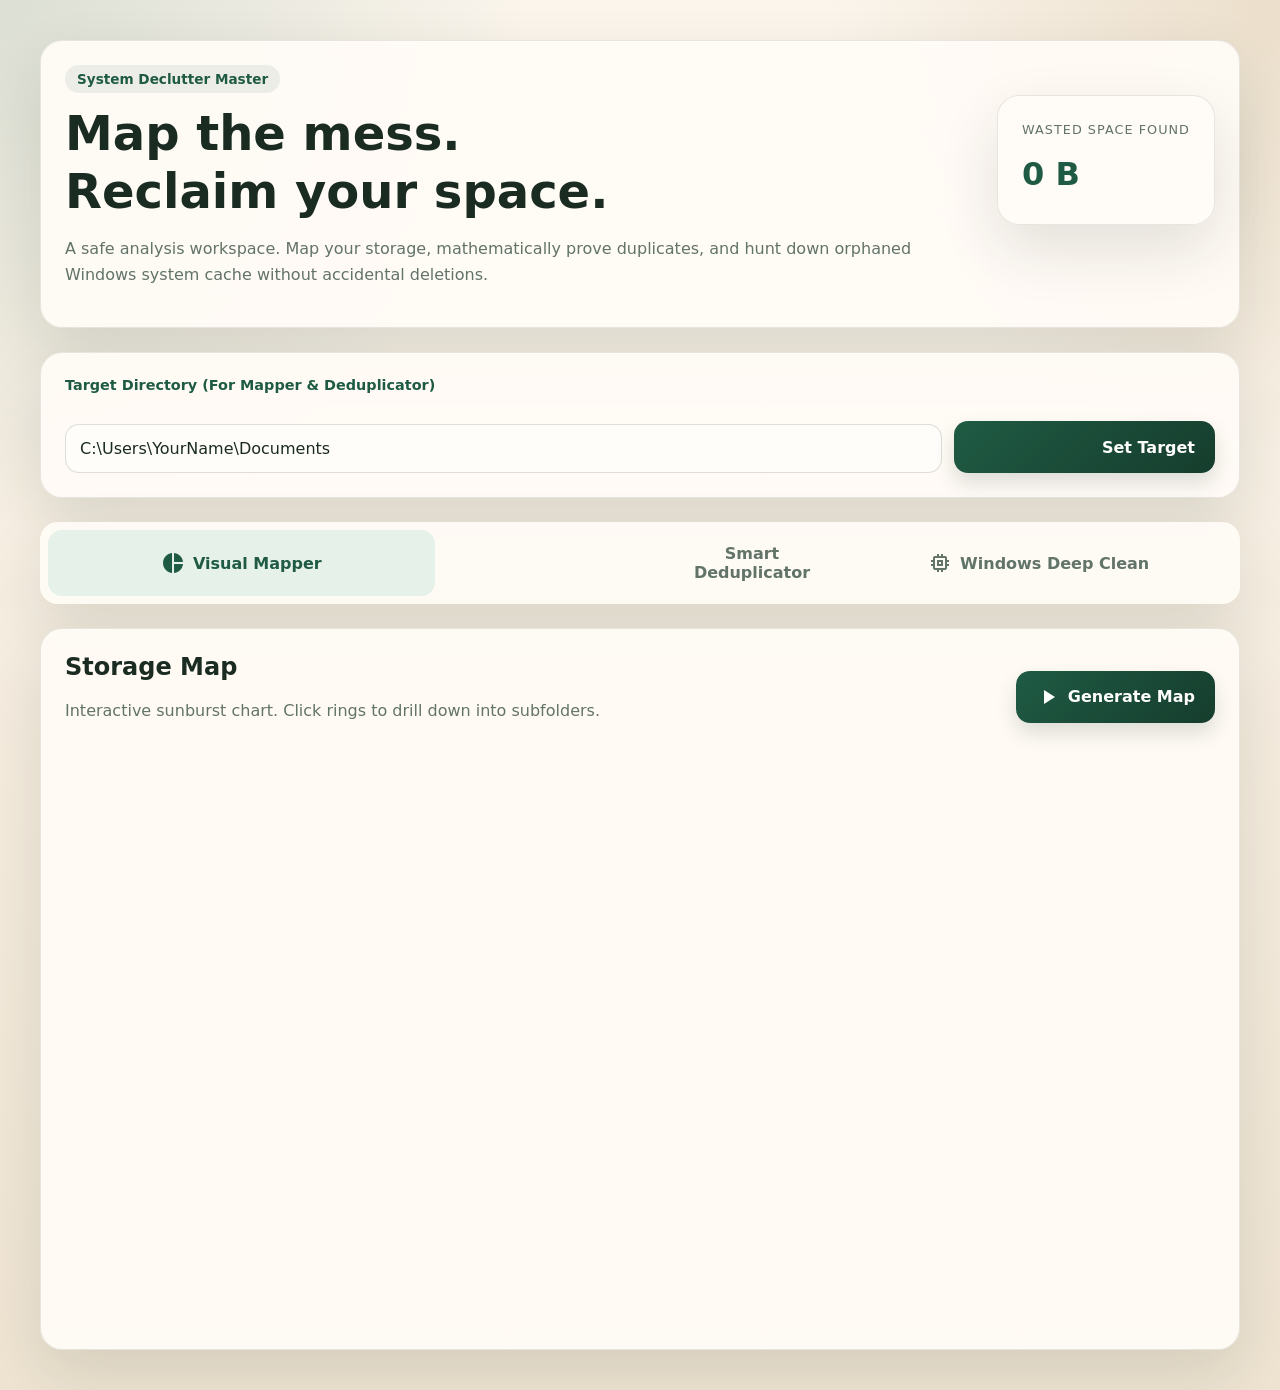
==== index.html @ 8be6f3f1 "New UI replaces the old one with more modern looking interface.; Deduplicator optimized; Features Ad" ====
<!DOCTYPE html>
<html lang="en">
<head>
    <meta charset="UTF-8">
    <meta name="viewport" content="width=device-width, initial-scale=1.0">
    <title>System Declutter Master</title>
    
    <script src="https://cdn.plot.ly/plotly-2.27.0.min.js"></script>
    <link href="https://fonts.googleapis.com/icon?family=Material+Icons" rel="stylesheet">

    <style>
        /* --- PREMIUM CSS THEME --- */
        :root {
            --bg: #f6efe4;
            --panel: rgba(255,251,246,0.94);
            --border: rgba(24,40,32,0.1);
            --ink: #1a2b22;
            --muted: #627368;
            --accent: #1f5b44;
            --danger: #8f3443;
            --warn: #9a6b1f;
            --radius: 22px;
            --shadow: 0 24px 60px rgba(24,40,32,0.12);
        }
        
        * { box-sizing: border-box; }
        
        body {
            margin: 0; font-family: "Segoe UI", system-ui, sans-serif;
            color: var(--ink);
            background: radial-gradient(circle at 0 0, rgba(31,91,68,.14), transparent 28%),
                        radial-gradient(circle at 100% 0, rgba(154,107,31,.16), transparent 24%),
                        linear-gradient(180deg, #fbf5ec 0, #efe4d2 100%);
            min-height: 100vh;
        }

        main { width: min(1200px, calc(100% - 48px)); margin: 40px auto; }
        
        h1, h2, h3 { margin: 0; line-height: 1.2; }
        h1 { font-size: clamp(2rem, 4vw, 3rem); margin: 12px 0; }
        p { line-height: 1.6; }
        .muted { color: var(--muted); }
        .path-text { font-family: monospace; font-size: 0.9em; word-break: break-all; color: var(--muted); }

        /* Panels & Cards */
        .hero, .panel, .card, .metric {
            background: var(--panel); border: 1px solid var(--border);
            border-radius: var(--radius); box-shadow: var(--shadow);
            padding: 24px; margin-bottom: 24px;
        }

        /* Layouts */
        .hero { display: grid; grid-template-columns: 1fr auto; gap: 24px; align-items: center; }
        .controls { display: grid; grid-template-columns: 1fr auto; gap: 12px; align-items: end; margin-top: 20px;}
        .metrics { display: grid; grid-template-columns: repeat(auto-fit, minmax(200px, 1fr)); gap: 16px; margin-bottom: 24px; }
        
        .metric .k { font-size: 0.8rem; text-transform: uppercase; letter-spacing: 0.08em; color: var(--muted); margin: 0 0 8px; }
        .metric .v { font-size: 2rem; font-weight: 700; margin: 0; color: var(--accent); }

        /* Inputs & Buttons */
        .field { display: flex; flex-direction: column; gap: 8px; }
        .label { font-size: 0.9rem; font-weight: 700; color: var(--accent); }
        input[type="text"] {
            width: 100%; padding: 14px; border-radius: 14px; border: 1px solid rgba(24,40,32,.14);
            background: #fffdfa; color: var(--ink); font: inherit;
        }
        
        button {
            appearance: none; border: 0; border-radius: 14px; padding: 14px 20px;
            background: linear-gradient(135deg, var(--accent), #163d2d); color: #fff;
            font: inherit; font-weight: 700; cursor: pointer; box-shadow: 0 10px 20px rgba(22,61,45,.15);
            transition: transform 0.1s, opacity 0.2s;
            display: inline-flex; align-items: center; gap: 8px;
        }
        button:active { transform: translateY(2px); }
        button:disabled { opacity: 0.6; cursor: wait; }
        button.danger { background: linear-gradient(135deg, var(--danger), #631e2b); box-shadow: 0 10px 20px rgba(143,52,67,.2); }

        /* Pills & Badges */
        .pill {
            display: inline-flex; align-items: center; gap: 6px; border-radius: 99px;
            padding: 6px 12px; font-size: 0.85rem; font-weight: 700;
            background: rgba(31,91,68,.08); color: var(--accent);
        }
        .pill.danger { background: #f7e8eb; color: var(--danger); }

        /* Tab Navigation */
        .tab-nav { display: flex; gap: 12px; margin-bottom: 24px; background: var(--panel); padding: 8px; border-radius: 18px; box-shadow: var(--shadow); }
        .tab-btn { flex: 1; background: transparent; color: var(--muted); box-shadow: none; justify-content: center; }
        .tab-btn.active { background: #e6f1ea; color: var(--accent); }
        .tab-content { display: none; }
        .tab-content.active { display: block; animation: fadeIn 0.3s ease; }
        @keyframes fadeIn { from { opacity: 0; transform: translateY(5px); } to { opacity: 1; transform: translateY(0); } }

        /* Specific Modules */
        #chart { width: 100%; height: 65vh; min-height: 500px; }
        .duplicate-group { border-left: 4px solid var(--warn); }
        .ghost-group { border-left: 4px solid #5e35b1; }
        
        .list-row { display: flex; align-items: center; gap: 12px; padding: 12px 0; border-bottom: 1px solid rgba(0,0,0,0.05); }
        .list-row:last-child { border-bottom: none; }
        
        /* Checkboxes */
        input[type="checkbox"] { width: 18px; height: 18px; accent-color: var(--danger); cursor: pointer; }

        .loader { display: none; text-align: center; padding: 40px; color: var(--accent); font-weight: bold; }
    </style>
</head>
<body>

<main>
    <section class="hero">
        <div>
            <div class="pill">System Declutter Master</div>
            <h1>Map the mess.<br>Reclaim your space.</h1>
            <p class="muted">A safe analysis workspace. Map your storage, mathematically prove duplicates, and hunt down orphaned Windows system cache without accidental deletions.</p>
        </div>
        <div class="metrics">
            <article class="metric"><p class="k">Wasted Space Found</p><p class="v" id="stat-wasted">0 B</p></article>
        </div>
    </section>

    <section class="panel">
        <div class="field">
            <label class="label" for="targetPath">Target Directory (For Mapper & Deduplicator)</label>
            <div class="controls">
                <input id="targetPath" type="text" value="C:\Users\YourName\Documents">
                <button id="globalScanBtn"><i class="material-icons">radar</i> Set Target</button>
            </div>
        </div>
    </section>

    <nav class="tab-nav">
        <button class="tab-btn active" data-target="tab-mapper"><i class="material-icons">pie_chart</i> Visual Mapper</button>
        <button class="tab-btn" data-target="tab-dedup"><i class="material-icons">file_copy</i> Smart Deduplicator</button>
        <button class="tab-btn" data-target="tab-windows"><i class="material-icons">memory</i> Windows Deep Clean</button>
    </nav>

    <div id="tab-mapper" class="tab-content active">
        <section class="panel">
            <div style="display: flex; justify-content: space-between; align-items: center;">
                <div>
                    <h2>Storage Map</h2>
                    <p class="muted">Interactive sunburst chart. Click rings to drill down into subfolders.</p>
                </div>
                <button id="runMapperBtn"><i class="material-icons">play_arrow</i> Generate Map</button>
            </div>
            
            <div id="mapperLoader" class="loader"><i class="material-icons" style="animation: spin 1s linear infinite;">autorenew</i> Analyzing Directory Structure...</div>
            <div id="chart"></div>
        </section>
    </div>

    <div id="tab-dedup" class="tab-content">
        <section class="panel">
            <div style="display: flex; justify-content: space-between; align-items: center; margin-bottom: 20px;">
                <div>
                    <h2>Smart Deduplicator</h2>
                    <p class="muted">Uses SHA-256 cryptographic hashing to guarantee files are 100% identical.</p>
                </div>
                <button id="runDedupBtn"><i class="material-icons">search</i> Find Duplicates</button>
            </div>

            <div id="dedupLoader" class="loader"><i class="material-icons" style="animation: spin 1s linear infinite;">autorenew</i> Hashing Files (This may take a moment)...</div>
            
            <div id="dedupResults">
                <p class="muted" style="text-align: center; padding: 40px;">No scan run yet.</p>
            </div>

            <div id="deleteActionRow" style="display: none; margin-top: 24px; text-align: right; padding-top: 20px; border-top: 1px solid var(--border);">
                <button id="executeDeleteBtn" class="danger"><i class="material-icons">delete_forever</i> Delete Selected Files</button>
            </div>
        </section>
    </div>

    <div id="tab-windows" class="tab-content">
        <div style="display: grid; grid-template-columns: repeat(auto-fit, minmax(400px, 1fr)); gap: 24px;">
            
            <section class="panel">
                <h2>System Temp Cache</h2>
                <p class="muted">Leftover junk from software installers and Windows operations. 100% safe to delete.</p>
                
                <div class="metrics" style="margin-top: 20px;">
                    <article class="metric"><p class="k">Junk Size</p><p class="v" id="tempSizeText">0 B</p></article>
                    <article class="metric"><p class="k">File Count</p><p class="v" id="tempCountText">0</p></article>
                </div>

                <div style="display: flex; gap: 12px; margin-top: 20px;">
                    <button id="scanTempBtn" style="flex: 1; background: #fff; color: var(--accent); border: 1px solid var(--border); box-shadow: none;">Calculate</button>
                    <button id="flushTempBtn" class="danger" style="flex: 2;" disabled><i class="material-icons">whatshot</i> Flush Temp Data</button>
                </div>
            </section>

            <section class="panel">
                <h2>AppData Ghosts</h2>
                <p class="muted">Orphaned folders left behind by uninstalled software. Detected via Registry correlation.</p>
                
                <button id="runGhostsBtn" style="width: 100%; margin-top: 10px; margin-bottom: 20px;"><i class="material-icons">visibility</i> Hunt Ghosts</button>
                
                <div id="ghostLoader" class="loader"><i class="material-icons" style="animation: spin 1s linear infinite;">autorenew</i> Scraping Registry...</div>
                
                <div id="ghostResults"></div>

                <div id="deleteGhostsRow" style="display: none; margin-top: 24px; text-align: right; padding-top: 20px; border-top: 1px solid var(--border);">
                    <button id="executeGhostDeleteBtn" class="danger"><i class="material-icons">delete_forever</i> Delete Selected Ghosts</button>
                </div>
            </section>
        </div>
    </div>

</main>

<style>@keyframes spin { 100% { transform: rotate(360deg); } }</style>

<script>
    // --- FORMATTING UTILS ---
    const fmtBytes = bytes => {
        if (bytes === 0) return '0 B';
        const k = 1024, sizes = ['B', 'KB', 'MB', 'GB', 'TB'];
        const i = Math.floor(Math.log(bytes) / Math.log(k));
        return parseFloat((bytes / Math.pow(k, i)).toFixed(2)) + ' ' + sizes[i];
    };

    let globalWastedBytes = 0;
    const updateWastedStat = (addBytes) => {
        globalWastedBytes += addBytes;
        document.getElementById('stat-wasted').textContent = fmtBytes(globalWastedBytes);
    };

    // --- TAB LOGIC ---
    document.querySelectorAll('.tab-btn').forEach(btn => {
        btn.addEventListener('click', () => {
            document.querySelectorAll('.tab-btn').forEach(b => b.classList.remove('active'));
            document.querySelectorAll('.tab-content').forEach(c => c.classList.remove('active'));
            btn.classList.add('active');
            document.getElementById(btn.dataset.target).classList.add('active');
        });
    });

    // --- API CALLER ---
    const fetchJson = async (url, options) => {
        const r = await fetch(url, options);
        if (!r.ok) {
            const err = await r.json().catch(()=>({}));
            throw new Error(err.detail || "Server error");
        }
        return await r.json();
    };

    // --- 1. VISUAL MAPPER ---
    document.getElementById('runMapperBtn').addEventListener('click', async () => {
        const path = document.getElementById('targetPath').value;
        const loader = document.getElementById('mapperLoader');
        const chartDiv = document.getElementById('chart');

        Plotly.purge(chartDiv);
        loader.style.display = 'block';

        try {
            const data = await fetchJson(`http://localhost:8000/api/scan?target_path=${encodeURIComponent(path)}`);
            const trace = [{
                type: "sunburst", ids: data.ids, labels: data.labels,
                parents: data.parents, values: data.values,
                branchvalues: 'total', maxdepth: 3,
                textinfo: "label+value+percent parent",
                hovertemplate: '<b>%{label}</b><br>Size: %{value} bytes<br><extra></extra>',
                marker: { line: { width: 1, color: '#f6efe4' } }
            }];
            Plotly.newPlot(chartDiv, trace, { margin: { l: 0, r: 0, b: 0, t: 0 }, paper_bgcolor: 'transparent', sunburstcolorway: ["#24543f","#b17d3f","#3b6695","#8f4f3b","#607d5a"] });
        } catch (error) { alert("Mapper Error: " + error.message); } 
        finally { loader.style.display = 'none'; }
    });

    // --- 2. DEDUPLICATOR ---
    document.getElementById('runDedupBtn').addEventListener('click', async () => {
        const path = document.getElementById('targetPath').value;
        const loader = document.getElementById('dedupLoader');
        const resultsDiv = document.getElementById('dedupResults');
        const deleteRow = document.getElementById('deleteActionRow');

        resultsDiv.innerHTML = '';
        deleteRow.style.display = 'none';
        loader.style.display = 'block';

        try {
            const duplicates = await fetchJson(`http://localhost:8000/api/duplicates?target_path=${encodeURIComponent(path)}`);
            
            if (duplicates.length === 0) {
                resultsDiv.innerHTML = '<p class="muted" style="text-align: center; padding: 40px;">Drive is clean! No duplicates found.</p>';
                return;
            }

            let grandTotalWasted = 0;
            let finalHtmlString = ""; // ⚡ BATCH RENDERING OPTIMIZATION

            duplicates.forEach(group => {
                const groupWasted = group.size_bytes * (group.files.length - 1);
                grandTotalWasted += groupWasted;
                
                let groupHtml = `
                <div class="card duplicate-group" style="padding: 16px; margin-bottom: 16px;">
                    <div style="display: flex; justify-content: space-between; margin-bottom: 12px;">
                        <strong>Identical Files Found</strong>
                        <span class="pill danger">Wasting ${fmtBytes(groupWasted)}</span>
                    </div>
                    <p class="muted" style="margin-top: 0; font-size: 0.85em;">File Size: ${fmtBytes(group.size_bytes)} | SHA-256: ${group.hash.substring(0, 16)}...</p>
                    <div style="background: rgba(0,0,0,0.02); border-radius: 8px; padding: 0 12px;">`;
                
                group.files.forEach((filePath, idx) => {
                    const isChecked = idx > 0 ? 'checked' : '';
                    const tag = idx === 0 ? '<span class="pill" style="font-size: 0.7em; padding: 2px 8px;">Original</span>' : '';
                    groupHtml += `
                        <div class="list-row">
                            <input type="checkbox" class="dup-cb" value="${filePath}" ${isChecked}>
                            <span class="path-text">${filePath}</span> ${tag}
                        </div>`;
                });
                groupHtml += `</div></div>`;
                
                finalHtmlString += groupHtml; 
            });

            // Inject the massive string into the screen exactly ONCE
            resultsDiv.innerHTML = finalHtmlString;

            if (grandTotalWasted > 0) {
                updateWastedStat(grandTotalWasted);
                deleteRow.style.display = 'block';
            }
        } catch (error) { alert("Deduplicator Error: " + error.message); } 
        finally { loader.style.display = 'none'; }
    });

    // Handle Duplicate Deletion
    document.getElementById('executeDeleteBtn').addEventListener('click', async () => {
        const files = Array.from(document.querySelectorAll('.dup-cb:checked')).map(cb => cb.value);
        if (files.length === 0) return;
        if (!confirm(`Permanently delete ${files.length} files?`)) return;

        try {
            const res = await fetchJson('http://localhost:8000/api/delete', {
                method: 'POST', headers: { 'Content-Type': 'application/json' },
                body: JSON.stringify({ file_paths: files })
            });
            alert(`Success! Deleted ${res.deleted.length} files.`);
            document.getElementById('runDedupBtn').click(); // Auto-refresh
        } catch (error) { alert("Deletion Error: " + error.message); }
    });

    // --- 3. WINDOWS DEEP CLEAN ---
    
    // Temp System
    document.getElementById('scanTempBtn').addEventListener('click', async () => {
        document.getElementById('scanTempBtn').textContent = 'Scanning...';
        try {
            const data = await fetchJson('http://localhost:8000/api/temp/scan');
            document.getElementById('tempSizeText').textContent = fmtBytes(data.total_bytes);
            document.getElementById('tempCountText').textContent = data.total_files;
            if (data.total_bytes > 0) document.getElementById('flushTempBtn').disabled = false;
        } catch (error) { alert("Temp Scan Error: " + error.message); }
        finally { document.getElementById('scanTempBtn').textContent = 'Recalculate'; }
    });

    // Temp Flush
    document.getElementById('flushTempBtn').addEventListener('click', async () => {
        if (!confirm("Aggressively delete Temp cache?")) return;
        try {
            const data = await fetchJson('http://localhost:8000/api/temp/flush', { method: 'POST' });
            alert(`Nuked ${data.deleted_count} items. Freed ${fmtBytes(data.freed_bytes)}. (Skipped ${data.locked_count} locked OS files).`);
            updateWastedStat(data.freed_bytes);
            document.getElementById('scanTempBtn').click(); // Refresh
        } catch (error) { alert("Flush Error: " + error.message); }
    });

    // Ghost Hunter
    const ghostResultsDiv = document.getElementById('ghostResults');
    const deleteGhostsRow = document.getElementById('deleteGhostsRow');

    document.getElementById('runGhostsBtn').addEventListener('click', async () => {
        const loader = document.getElementById('ghostLoader');
        
        ghostResultsDiv.innerHTML = '';
        deleteGhostsRow.style.display = 'none';
        loader.style.display = 'block';

        try {
            const ghosts = await fetchJson('http://localhost:8000/api/ghosts');
            if (ghosts.length === 0) {
                ghostResultsDiv.innerHTML = '<p class="muted" style="text-align: center; padding: 20px;">No ghosts found. Registry matches AppData.</p>';
                return;
            }

            let htmlString = "";
            ghosts.forEach(ghost => {
                htmlString += `
                <div class="card ghost-group" style="padding: 16px; margin-bottom: 12px;">
                    <div style="display: flex; justify-content: space-between; align-items: center; margin-bottom: 8px;">
                        <label style="display: flex; align-items: center; gap: 10px; cursor: pointer;">
                            <input type="checkbox" class="ghost-cb" value="${ghost.path}">
                            <strong style="font-size: 1.1em; color: var(--ink);">${ghost.name}</strong>
                        </label>
                        <span class="pill danger">${fmtBytes(ghost.size_bytes)}</span>
                    </div>
                    <p class="path-text" style="margin: 0; padding-left: 28px;">${ghost.path}</p>
                </div>`;
            });
            
            ghostResultsDiv.innerHTML = htmlString;
            deleteGhostsRow.style.display = 'block';

        } catch (error) { alert("Ghost Hunter Error: " + error.message); } 
        finally { loader.style.display = 'none'; }
    });

    // Handle Ghost Deletion
    document.getElementById('executeGhostDeleteBtn').addEventListener('click', async () => {
        const folders = Array.from(document.querySelectorAll('.ghost-cb:checked')).map(cb => cb.value);
        if (folders.length === 0) return;
        
        if (!confirm(`WARNING: You are about to permanently delete ${folders.length} AppData folder(s).\n\nThis may delete saved games, custom preferences, or wallet data associated with uninstalled apps.\n\nAre you absolutely sure?`)) return;

        try {
            const res = await fetchJson('http://localhost:8000/api/ghosts/delete', {
                method: 'POST', headers: { 'Content-Type': 'application/json' },
                body: JSON.stringify({ folder_paths: folders })
            });
            
            alert(`Success! Deleted ${res.deleted.length} orphaned folders.\nFreed ${fmtBytes(res.freed_bytes)} of space.`);
            
            if (res.failed.length > 0) {
                console.error("Failed to delete some folders:", res.failed);
                alert(`Failed to delete ${res.failed.length} folders. Check console for details.`);
            }

            updateWastedStat(res.freed_bytes);
            document.getElementById('runGhostsBtn').click(); // Auto-refresh
            
        } catch (error) { alert("Ghost Deletion Error: " + error.message); }
    });
</script>

</body>
</html>
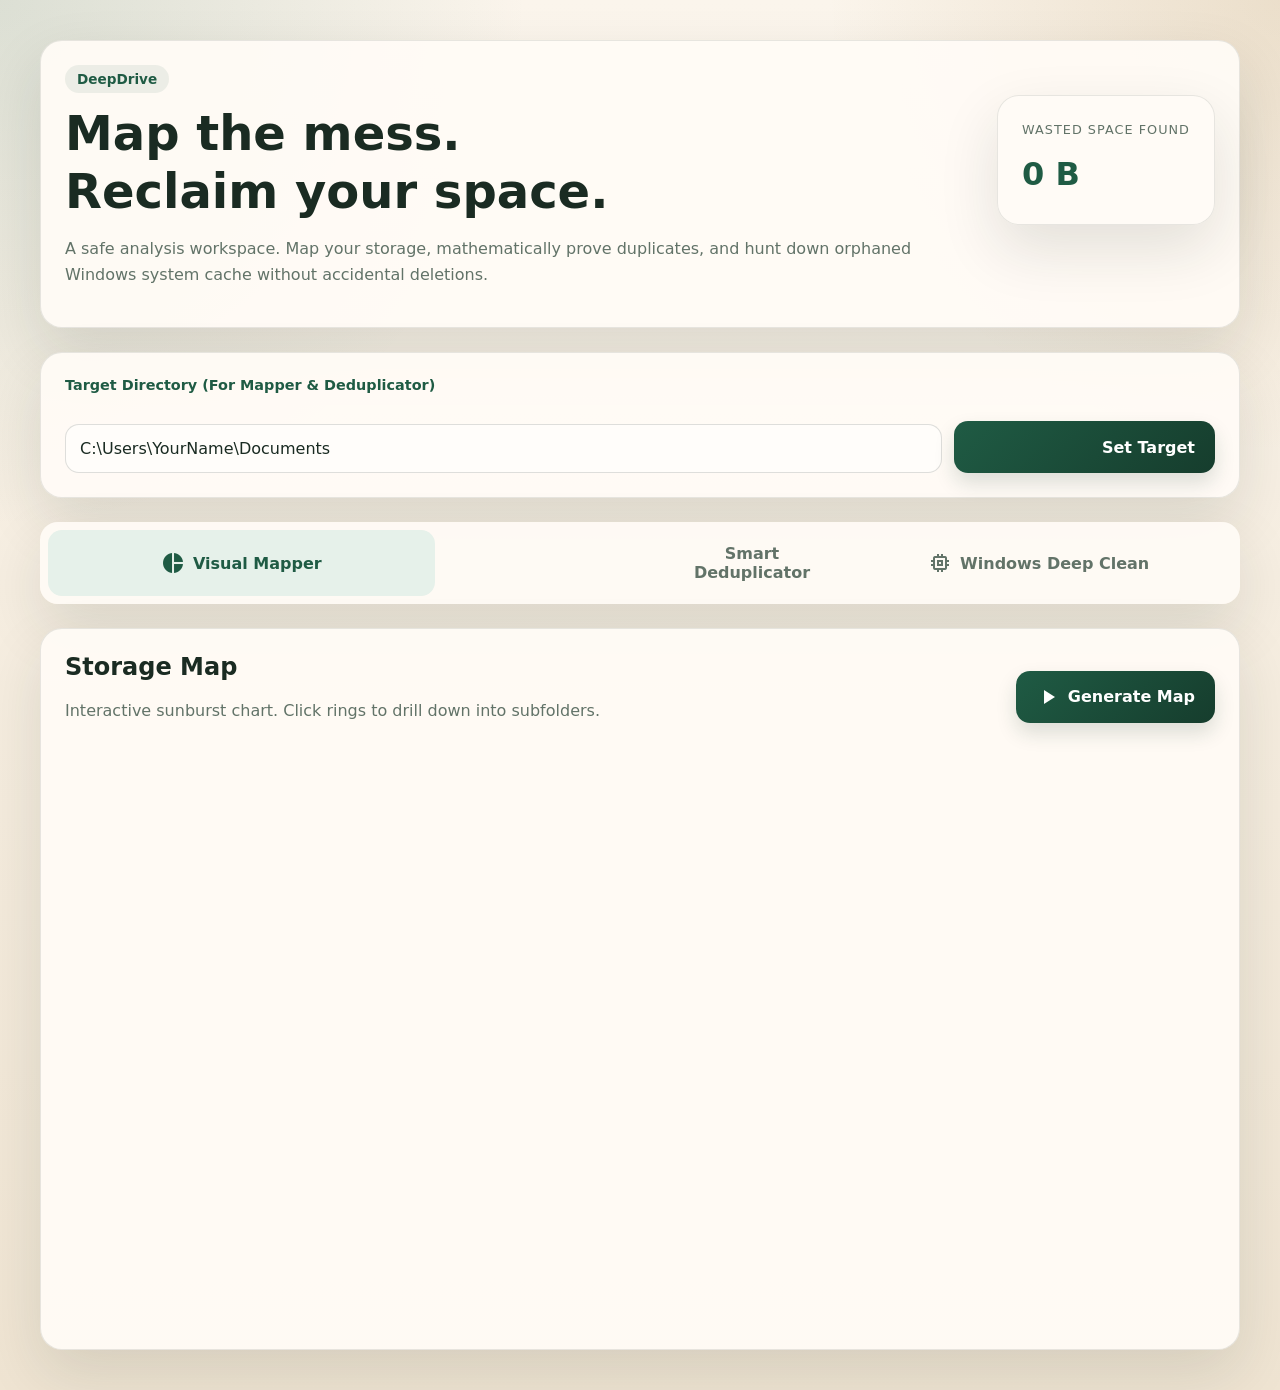
==== commit 64fda288: "Project Name Updated" ====
--- a/index.html
+++ b/index.html
@@ -3,7 +3,7 @@
 <head>
     <meta charset="UTF-8">
     <meta name="viewport" content="width=device-width, initial-scale=1.0">
-    <title>System Declutter Master</title>
+    <title>DeepDrive</title>
     
     <script src="https://cdn.plot.ly/plotly-2.27.0.min.js"></script>
     <link href="https://fonts.googleapis.com/icon?family=Material+Icons" rel="stylesheet">
@@ -111,7 +111,7 @@
 <main>
     <section class="hero">
         <div>
-            <div class="pill">System Declutter Master</div>
+            <div class="pill">DeepDrive</div>
             <h1>Map the mess.<br>Reclaim your space.</h1>
             <p class="muted">A safe analysis workspace. Map your storage, mathematically prove duplicates, and hunt down orphaned Windows system cache without accidental deletions.</p>
         </div>
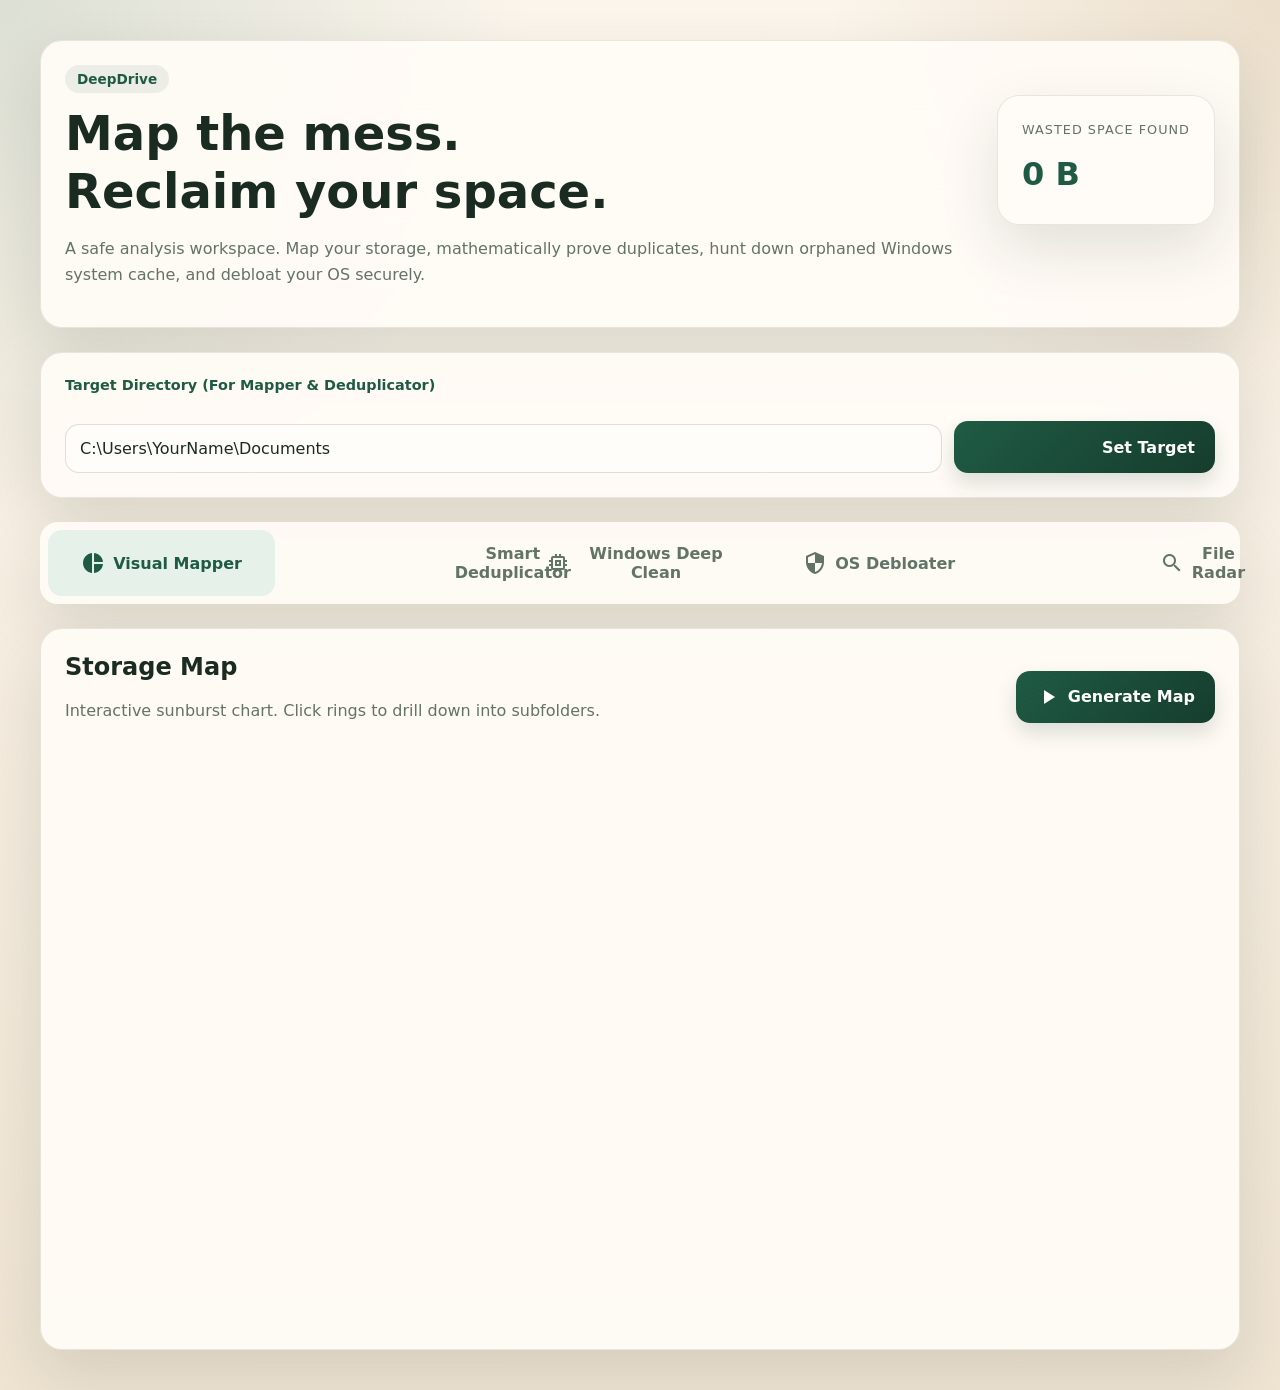
==== commit fa857a7c: "demo prep" ====
--- a/index.html
+++ b/index.html
@@ -85,8 +85,8 @@
         .pill.danger { background: #f7e8eb; color: var(--danger); }
 
         /* Tab Navigation */
-        .tab-nav { display: flex; gap: 12px; margin-bottom: 24px; background: var(--panel); padding: 8px; border-radius: 18px; box-shadow: var(--shadow); }
-        .tab-btn { flex: 1; background: transparent; color: var(--muted); box-shadow: none; justify-content: center; }
+        .tab-nav { display: flex; gap: 12px; margin-bottom: 24px; background: var(--panel); padding: 8px; border-radius: 18px; box-shadow: var(--shadow); flex-wrap: wrap; }
+        .tab-btn { flex: 1; background: transparent; color: var(--muted); box-shadow: none; justify-content: center; min-width: 150px; }
         .tab-btn.active { background: #e6f1ea; color: var(--accent); }
         .tab-content { display: none; }
         .tab-content.active { display: block; animation: fadeIn 0.3s ease; }
@@ -101,7 +101,7 @@
         .list-row:last-child { border-bottom: none; }
         
         /* Checkboxes */
-        input[type="checkbox"] { width: 18px; height: 18px; accent-color: var(--danger); cursor: pointer; }
+        input[type="checkbox"] { width: 18px; height: 18px; accent-color: var(--danger); cursor: pointer; flex-shrink: 0; }
 
         .loader { display: none; text-align: center; padding: 40px; color: var(--accent); font-weight: bold; }
     </style>
@@ -113,7 +113,7 @@
         <div>
             <div class="pill">DeepDrive</div>
             <h1>Map the mess.<br>Reclaim your space.</h1>
-            <p class="muted">A safe analysis workspace. Map your storage, mathematically prove duplicates, and hunt down orphaned Windows system cache without accidental deletions.</p>
+            <p class="muted">A safe analysis workspace. Map your storage, mathematically prove duplicates, hunt down orphaned Windows system cache, and debloat your OS securely.</p>
         </div>
         <div class="metrics">
             <article class="metric"><p class="k">Wasted Space Found</p><p class="v" id="stat-wasted">0 B</p></article>
@@ -134,6 +134,8 @@
         <button class="tab-btn active" data-target="tab-mapper"><i class="material-icons">pie_chart</i> Visual Mapper</button>
         <button class="tab-btn" data-target="tab-dedup"><i class="material-icons">file_copy</i> Smart Deduplicator</button>
         <button class="tab-btn" data-target="tab-windows"><i class="material-icons">memory</i> Windows Deep Clean</button>
+        <button class="tab-btn" data-target="tab-debloat"><i class="material-icons">security</i> OS Debloater</button>
+        <button class="tab-btn" data-target="tab-radar"><i class="material-icons">manage_search</i> File Radar</button>
     </nav>
 
     <div id="tab-mapper" class="tab-content active">
@@ -203,6 +205,80 @@
 
                 <div id="deleteGhostsRow" style="display: none; margin-top: 24px; text-align: right; padding-top: 20px; border-top: 1px solid var(--border);">
                     <button id="executeGhostDeleteBtn" class="danger"><i class="material-icons">delete_forever</i> Delete Selected Ghosts</button>
+                </div>
+            </section>
+        </div>
+    </div>
+
+    <div id="tab-debloat" class="tab-content">
+        <div style="display: grid; grid-template-columns: repeat(auto-fit, minmax(400px, 1fr)); gap: 24px;">
+            
+            <section class="panel" style="border-top: 4px solid #1976d2;">
+                <h2>Privacy Shield</h2>
+                <p class="muted">Inspired by CTT WinUtil. Applies registry tweaks to disable Microsoft Telemetry and background data collection.</p>
+                
+                <div style="text-align: center; margin: 30px 0;">
+                    <i class="material-icons" style="font-size: 64px; color: #1976d2; margin-bottom: 10px;">verified_user</i>
+                    <br>
+                    <button id="telemetryBtn" style="background: linear-gradient(135deg, #1976d2, #0d47a1);">Apply Privacy Tweaks</button>
+                </div>
+                <div id="telemetryStatus" class="muted" style="text-align: center; font-size: 0.9em;">Requires DeepDrive to be run as Administrator.</div>
+            </section>
+
+            <section class="panel" style="border-top: 4px solid var(--danger);">
+                <div style="display: flex; justify-content: space-between; align-items: center;">
+                    <div>
+                        <h2>Bloatware Purge</h2>
+                        <p class="muted">Safely uninstall pre-packaged OEM junk.</p>
+                    </div>
+                    <button id="scanBloatBtn"><i class="material-icons">radar</i> Scan Appx</button>
+                </div>
+
+                <div id="bloatLoader" class="loader"><i class="material-icons" style="animation: spin 1s linear infinite;">autorenew</i> Querying PowerShell...</div>
+                
+                <div id="bloatResults" style="margin-top: 16px;"></div>
+
+                <div id="deleteBloatRow" style="display: none; margin-top: 24px; text-align: right; border-top: 1px solid var(--border); padding-top: 16px;">
+                    <button id="executeBloatBtn" class="danger"><i class="material-icons">delete_sweep</i> Purge Selected Bloat</button>
+                </div>
+            </section>
+        </div>
+    </div>
+
+    <div id="tab-radar" class="tab-content">
+        <div style="display: grid; grid-template-columns: repeat(auto-fit, minmax(400px, 1fr)); gap: 24px;">
+            
+            <section class="panel">
+                <div style="display: flex; justify-content: space-between; align-items: center;">
+                    <div>
+                        <h2>Space Hogs</h2>
+                        <p class="muted">The 50 absolute largest files in your target directory.</p>
+                    </div>
+                    <button id="scanHogsBtn"><i class="material-icons">radar</i> Find Hogs</button>
+                </div>
+                
+                <div id="hogsLoader" class="loader"><i class="material-icons" style="animation: spin 1s linear infinite;">autorenew</i> Scanning...</div>
+                <div id="hogsResults" style="margin-top: 16px;"></div>
+                
+                <div id="deleteHogsRow" style="display: none; margin-top: 24px; text-align: right; border-top: 1px solid var(--border); padding-top: 16px;">
+                    <button id="executeHogsBtn" class="danger"><i class="material-icons">delete_forever</i> Delete Selected</button>
+                </div>
+            </section>
+
+            <section class="panel">
+                <div style="display: flex; justify-content: space-between; align-items: center;">
+                    <div>
+                        <h2>Time Machine</h2>
+                        <p class="muted">Large files (>50MB) not touched in over a year.</p>
+                    </div>
+                    <button id="scanStaleBtn" style="background: linear-gradient(135deg, #1976d2, #0d47a1);"><i class="material-icons">history</i> Find Stale Files</button>
+                </div>
+                
+                <div id="staleLoader" class="loader"><i class="material-icons" style="animation: spin 1s linear infinite;">autorenew</i> Traversing Time...</div>
+                <div id="staleResults" style="margin-top: 16px;"></div>
+
+                <div id="deleteStaleRow" style="display: none; margin-top: 24px; text-align: right; border-top: 1px solid var(--border); padding-top: 16px;">
+                    <button id="executeStaleBtn" class="danger"><i class="material-icons">delete_forever</i> Delete Selected</button>
                 </div>
             </section>
         </div>
@@ -291,7 +367,7 @@
             }
 
             let grandTotalWasted = 0;
-            let finalHtmlString = ""; // ⚡ BATCH RENDERING OPTIMIZATION
+            let finalHtmlString = ""; 
 
             duplicates.forEach(group => {
                 const groupWasted = group.size_bytes * (group.files.length - 1);
@@ -320,7 +396,6 @@
                 finalHtmlString += groupHtml; 
             });
 
-            // Inject the massive string into the screen exactly ONCE
             resultsDiv.innerHTML = finalHtmlString;
 
             if (grandTotalWasted > 0) {
@@ -331,7 +406,6 @@
         finally { loader.style.display = 'none'; }
     });
 
-    // Handle Duplicate Deletion
     document.getElementById('executeDeleteBtn').addEventListener('click', async () => {
         const files = Array.from(document.querySelectorAll('.dup-cb:checked')).map(cb => cb.value);
         if (files.length === 0) return;
@@ -343,13 +417,11 @@
                 body: JSON.stringify({ file_paths: files })
             });
             alert(`Success! Deleted ${res.deleted.length} files.`);
-            document.getElementById('runDedupBtn').click(); // Auto-refresh
+            document.getElementById('runDedupBtn').click(); 
         } catch (error) { alert("Deletion Error: " + error.message); }
     });
 
     // --- 3. WINDOWS DEEP CLEAN ---
-    
-    // Temp System
     document.getElementById('scanTempBtn').addEventListener('click', async () => {
         document.getElementById('scanTempBtn').textContent = 'Scanning...';
         try {
@@ -361,18 +433,16 @@
         finally { document.getElementById('scanTempBtn').textContent = 'Recalculate'; }
     });
 
-    // Temp Flush
     document.getElementById('flushTempBtn').addEventListener('click', async () => {
         if (!confirm("Aggressively delete Temp cache?")) return;
         try {
             const data = await fetchJson('http://localhost:8000/api/temp/flush', { method: 'POST' });
             alert(`Nuked ${data.deleted_count} items. Freed ${fmtBytes(data.freed_bytes)}. (Skipped ${data.locked_count} locked OS files).`);
             updateWastedStat(data.freed_bytes);
-            document.getElementById('scanTempBtn').click(); // Refresh
+            document.getElementById('scanTempBtn').click(); 
         } catch (error) { alert("Flush Error: " + error.message); }
     });
 
-    // Ghost Hunter
     const ghostResultsDiv = document.getElementById('ghostResults');
     const deleteGhostsRow = document.getElementById('deleteGhostsRow');
 
@@ -412,12 +482,11 @@
         finally { loader.style.display = 'none'; }
     });
 
-    // Handle Ghost Deletion
     document.getElementById('executeGhostDeleteBtn').addEventListener('click', async () => {
         const folders = Array.from(document.querySelectorAll('.ghost-cb:checked')).map(cb => cb.value);
         if (folders.length === 0) return;
         
-        if (!confirm(`WARNING: You are about to permanently delete ${folders.length} AppData folder(s).\n\nThis may delete saved games, custom preferences, or wallet data associated with uninstalled apps.\n\nAre you absolutely sure?`)) return;
+        if (!confirm(`WARNING: You are about to permanently delete ${folders.length} AppData folder(s).\n\nAre you absolutely sure?`)) return;
 
         try {
             const res = await fetchJson('http://localhost:8000/api/ghosts/delete', {
@@ -426,16 +495,188 @@
             });
             
             alert(`Success! Deleted ${res.deleted.length} orphaned folders.\nFreed ${fmtBytes(res.freed_bytes)} of space.`);
-            
-            if (res.failed.length > 0) {
-                console.error("Failed to delete some folders:", res.failed);
-                alert(`Failed to delete ${res.failed.length} folders. Check console for details.`);
+            updateWastedStat(res.freed_bytes);
+            document.getElementById('runGhostsBtn').click(); 
+        } catch (error) { alert("Ghost Deletion Error: " + error.message); }
+    });
+
+    // --- 4. OS DEBLOATER & PRIVACY ---
+    document.getElementById('telemetryBtn').addEventListener('click', async () => {
+        try {
+            const res = await fetchJson('http://localhost:8000/api/debloat/telemetry', { method: 'POST' });
+            document.getElementById('telemetryStatus').innerHTML = `<span style="color: green;">✔ ${res.message}</span>`;
+            alert("Privacy Tweaks Applied Successfully!");
+        } catch (error) { 
+            document.getElementById('telemetryStatus').innerHTML = `<span style="color: red;">✖ ${error.message}</span>`;
+            alert("Failed: You must restart your terminal/IDE as Administrator to apply registry tweaks."); 
+        }
+    });
+
+    const bloatResultsDiv = document.getElementById('bloatResults');
+    const deleteBloatRow = document.getElementById('deleteBloatRow');
+
+    document.getElementById('scanBloatBtn').addEventListener('click', async () => {
+        const loader = document.getElementById('bloatLoader');
+        bloatResultsDiv.innerHTML = '';
+        deleteBloatRow.style.display = 'none';
+        loader.style.display = 'block';
+
+        try {
+            const apps = await fetchJson('http://localhost:8000/api/debloat/scan');
+            if (apps.length === 0) {
+                bloatResultsDiv.innerHTML = '<p class="muted" style="text-align: center;">No known bloatware found!</p>';
+                return;
             }
 
-            updateWastedStat(res.freed_bytes);
-            document.getElementById('runGhostsBtn').click(); // Auto-refresh
-            
-        } catch (error) { alert("Ghost Deletion Error: " + error.message); }
+            let htmlString = "";
+            apps.forEach(app => {
+                htmlString += `
+                <div class="list-row" style="background: rgba(0,0,0,0.02); padding: 12px; border-radius: 8px; margin-bottom: 8px;">
+                    <label style="display: flex; align-items: center; gap: 10px; cursor: pointer; width: 100%;">
+                        <input type="checkbox" class="bloat-cb" value="${app.package_full_name}">
+                        <div style="display: flex; flex-direction: column;">
+                            <strong style="color: var(--ink);">${app.display_name}</strong>
+                            <span class="path-text" style="font-size: 0.75em;">${app.id}</span>
+                        </div>
+                    </label>
+                </div>`;
+            });
+            
+            bloatResultsDiv.innerHTML = htmlString;
+            deleteBloatRow.style.display = 'block';
+        } catch (error) { alert("Scanner Error: " + error.message); } 
+        finally { loader.style.display = 'none'; }
+    });
+
+    document.getElementById('executeBloatBtn').addEventListener('click', async () => {
+        const packages = Array.from(document.querySelectorAll('.bloat-cb:checked')).map(cb => cb.value);
+        if (packages.length === 0) return;
+        
+        if (!confirm(`Are you sure you want to run PowerShell to uninstall ${packages.length} system applications?`)) return;
+
+        document.getElementById('executeBloatBtn').textContent = "Purging...";
+        try {
+            const res = await fetchJson('http://localhost:8000/api/debloat/remove', {
+                method: 'POST', headers: { 'Content-Type': 'application/json' },
+                body: JSON.stringify({ packages: packages })
+            });
+            
+            alert(`Success! Uninstalled ${res.success.length} bloatware packages.`);
+            document.getElementById('scanBloatBtn').click(); 
+        } catch (error) { alert("Uninstall Error: " + error.message); }
+        finally { document.getElementById('executeBloatBtn').innerHTML = `<i class="material-icons">delete_sweep</i> Purge Selected Bloat`; }
+    });
+
+    // --- ⚡ 5. FILE RADAR (Top 50 & Stale) ---
+    const hogsResultsDiv = document.getElementById('hogsResults');
+    const deleteHogsRow = document.getElementById('deleteHogsRow');
+
+    document.getElementById('scanHogsBtn').addEventListener('click', async () => {
+        const path = document.getElementById('targetPath').value;
+        const loader = document.getElementById('hogsLoader');
+        hogsResultsDiv.innerHTML = '';
+        deleteHogsRow.style.display = 'none';
+        loader.style.display = 'block';
+
+        try {
+            const files = await fetchJson(`http://localhost:8000/api/radar/top50?target_path=${encodeURIComponent(path)}`);
+            if (files.length === 0) {
+                hogsResultsDiv.innerHTML = '<p class="muted" style="text-align: center;">No large files found.</p>';
+                return;
+            }
+
+            let htmlString = "";
+            files.forEach(f => {
+                htmlString += `
+                <div class="list-row" style="background: rgba(0,0,0,0.02); padding: 12px; border-radius: 8px; margin-bottom: 8px;">
+                    <label style="display: flex; align-items: center; gap: 10px; cursor: pointer; width: 100%;">
+                        <input type="checkbox" class="radar-cb" value="${f.path}">
+                        <div style="display: flex; flex-direction: column; width: 100%;">
+                            <div style="display: flex; justify-content: space-between;">
+                                <strong style="color: var(--ink); word-break: break-all; padding-right: 10px;">${f.name}</strong>
+                                <span class="pill danger" style="padding: 2px 8px; white-space: nowrap; height: fit-content;">${fmtBytes(f.size_bytes)}</span>
+                            </div>
+                            <span class="path-text" style="font-size: 0.75em;">${f.path}</span>
+                        </div>
+                    </label>
+                </div>`;
+            });
+            hogsResultsDiv.innerHTML = htmlString;
+            deleteHogsRow.style.display = 'block';
+        } catch (error) { alert("Error: " + error.message); } 
+        finally { loader.style.display = 'none'; }
+    });
+
+    const staleResultsDiv = document.getElementById('staleResults');
+    const deleteStaleRow = document.getElementById('deleteStaleRow');
+
+    document.getElementById('scanStaleBtn').addEventListener('click', async () => {
+        const path = document.getElementById('targetPath').value;
+        const loader = document.getElementById('staleLoader');
+        staleResultsDiv.innerHTML = '';
+        deleteStaleRow.style.display = 'none';
+        loader.style.display = 'block';
+
+        try {
+            const files = await fetchJson(`http://localhost:8000/api/radar/stale?target_path=${encodeURIComponent(path)}`);
+            if (files.length === 0) {
+                staleResultsDiv.innerHTML = '<p class="muted" style="text-align: center;">No old stale files found!</p>';
+                return;
+            }
+
+            let htmlString = "";
+            files.forEach(f => {
+                const date = new Date(f.last_active_timestamp * 1000).toLocaleDateString();
+                htmlString += `
+                <div class="list-row" style="background: rgba(0,0,0,0.02); padding: 12px; border-radius: 8px; margin-bottom: 8px; border-left: 4px solid #1976d2;">
+                    <label style="display: flex; align-items: center; gap: 10px; cursor: pointer; width: 100%;">
+                        <input type="checkbox" class="radar-cb" value="${f.path}">
+                        <div style="display: flex; flex-direction: column; width: 100%;">
+                            <div style="display: flex; justify-content: space-between;">
+                                <strong style="color: var(--ink); word-break: break-all; padding-right: 10px;">${f.name}</strong>
+                                <span class="pill danger" style="padding: 2px 8px; white-space: nowrap; height: fit-content;">${fmtBytes(f.size_bytes)}</span>
+                            </div>
+                            <span class="path-text" style="font-size: 0.75em;">Last Modified: ${date}</span>
+                        </div>
+                    </label>
+                </div>`;
+            });
+            staleResultsDiv.innerHTML = htmlString;
+            deleteStaleRow.style.display = 'block';
+        } catch (error) { alert("Error: " + error.message); } 
+        finally { loader.style.display = 'none'; }
+    });
+
+    // Universal Radar File Deleter (Reuses Deduplicator Endpoint)
+    const handleRadarDelete = async (btnId, clickEventBtn) => {
+        const section = document.getElementById(btnId).closest('.panel');
+        const files = Array.from(section.querySelectorAll('.radar-cb:checked')).map(cb => cb.value);
+        
+        if (files.length === 0) return;
+        if (!confirm(`Permanently delete ${files.length} files?`)) return;
+
+        try {
+            const res = await fetchJson('http://localhost:8000/api/delete', {
+                method: 'POST', headers: { 'Content-Type': 'application/json' },
+                body: JSON.stringify({ file_paths: files })
+            });
+            alert(`Success! Deleted ${res.deleted.length} files.`);
+            document.getElementById(clickEventBtn).click(); // Auto-refresh the specific list
+        } catch (error) { alert("Deletion Error: " + error.message); }
+    };
+
+    document.getElementById('executeHogsBtn').addEventListener('click', () => handleRadarDelete('executeHogsBtn', 'scanHogsBtn'));
+    document.getElementById('executeStaleBtn').addEventListener('click', () => handleRadarDelete('executeStaleBtn', 'scanStaleBtn'));
+
+    // Bonus: Make the global Set Target button refresh the current active tab
+    document.getElementById('globalScanBtn').addEventListener('click', () => {
+        const activeTabBtn = document.querySelector('.tab-btn.active');
+        if (activeTabBtn.dataset.target === 'tab-mapper') document.getElementById('runMapperBtn').click();
+        if (activeTabBtn.dataset.target === 'tab-dedup') document.getElementById('runDedupBtn').click();
+        if (activeTabBtn.dataset.target === 'tab-radar') {
+            document.getElementById('scanHogsBtn').click();
+            document.getElementById('scanStaleBtn').click();
+        }
     });
 </script>
 
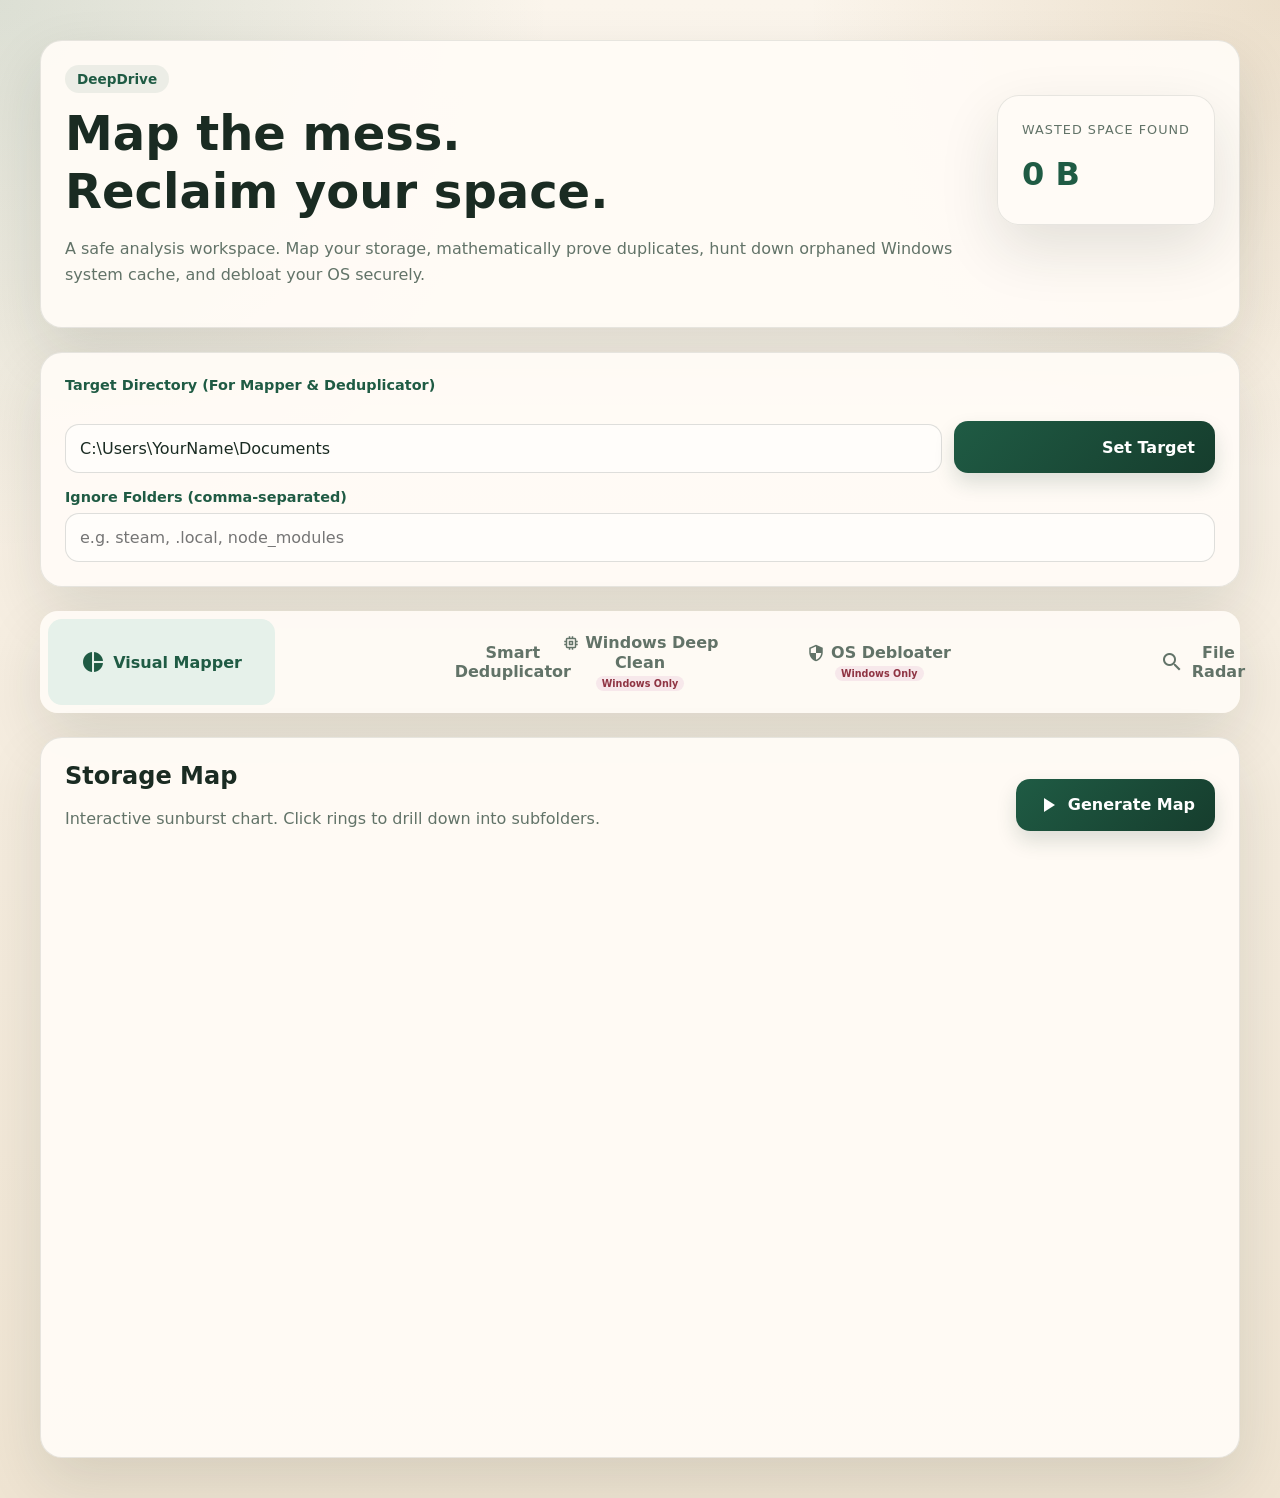
==== commit df6c0b66: "Features Added: ignore folders functionality for visual scanner and Linux compatibility UI locks" ====
--- a/index.html
+++ b/index.html
@@ -34,6 +34,22 @@
             min-height: 100vh;
         }
 
+        /* --- ROOT WARNING BANNER --- */
+        #rootBanner {
+            display: none; /* Hidden by default */
+            background: linear-gradient(135deg, #b71c1c, #7f0000);
+            color: #fff;
+            padding: 16px 24px;
+            text-align: center;
+            box-shadow: 0 4px 12px rgba(183, 28, 28, 0.4);
+            position: sticky;
+            top: 0;
+            z-index: 9999;
+        }
+        #rootBanner h3 { margin: 0 0 8px 0; display: flex; align-items: center; justify-content: center; gap: 8px; font-size: 1.2em; }
+        #rootBanner ul { margin: 8px 0 0 0; padding: 0; list-style: none; font-size: 0.95em; opacity: 0.9; }
+        #rootBanner li { margin-bottom: 4px; }
+
         main { width: min(1200px, calc(100% - 48px)); margin: 40px auto; }
         
         h1, h2, h3 { margin: 0; line-height: 1.2; }
@@ -73,7 +89,7 @@
             display: inline-flex; align-items: center; gap: 8px;
         }
         button:active { transform: translateY(2px); }
-        button:disabled { opacity: 0.6; cursor: wait; }
+        button:disabled { opacity: 0.4; cursor: not-allowed; box-shadow: none; }
         button.danger { background: linear-gradient(135deg, var(--danger), #631e2b); box-shadow: 0 10px 20px rgba(143,52,67,.2); }
 
         /* Pills & Badges */
@@ -107,6 +123,15 @@
     </style>
 </head>
 <body>
+
+<div id="rootBanner">
+    <h3><i class="material-icons">gavel</i> SAFETY LOCKDOWN: ROOT MODE ACTIVE</h3>
+    <p style="margin: 0; font-weight: bold;">DeepDrive is locked in Strictly Read-Only Mode to protect your Linux kernel and operating system.</p>
+    <ul>
+        <li>✔ You can safely map and view the entire root (/) filesystem.</li>
+        <li>✖ All file deletion, registry tweaking, and cache flushing actions are disabled.</li>
+    </ul>
+</div>
 
 <main>
     <section class="hero">
@@ -128,13 +153,23 @@
                 <button id="globalScanBtn"><i class="material-icons">radar</i> Set Target</button>
             </div>
         </div>
+        <div class="field" style="margin-top: 16px;">
+            <label class="label" for="ignoreFolders">Ignore Folders (comma-separated)</label>
+            <input id="ignoreFolders" type="text" placeholder="e.g. steam, .local, node_modules">
+        </div>
     </section>
 
     <nav class="tab-nav">
         <button class="tab-btn active" data-target="tab-mapper"><i class="material-icons">pie_chart</i> Visual Mapper</button>
         <button class="tab-btn" data-target="tab-dedup"><i class="material-icons">file_copy</i> Smart Deduplicator</button>
-        <button class="tab-btn" data-target="tab-windows"><i class="material-icons">memory</i> Windows Deep Clean</button>
-        <button class="tab-btn" data-target="tab-debloat"><i class="material-icons">security</i> OS Debloater</button>
+        <button class="tab-btn" data-target="tab-windows" style="flex-direction: column; gap: 4px;">
+            <div><i class="material-icons" style="font-size: 1.1em; vertical-align: middle;">memory</i> Windows Deep Clean</div>
+            <span class="pill danger" style="font-size: 0.6em; padding: 2px 6px;">Windows Only</span>
+        </button>
+        <button class="tab-btn" data-target="tab-debloat" style="flex-direction: column; gap: 4px;">
+            <div><i class="material-icons" style="font-size: 1.1em; vertical-align: middle;">security</i> OS Debloater</div>
+            <span class="pill danger" style="font-size: 0.6em; padding: 2px 6px;">Windows Only</span>
+        </button>
         <button class="tab-btn" data-target="tab-radar"><i class="material-icons">manage_search</i> File Radar</button>
     </nav>
 
@@ -215,7 +250,7 @@
             
             <section class="panel" style="border-top: 4px solid #1976d2;">
                 <h2>Privacy Shield</h2>
-                <p class="muted">Inspired by CTT WinUtil. Applies registry tweaks to disable Microsoft Telemetry and background data collection.</p>
+                <p class="muted">Applies registry tweaks to disable Microsoft Telemetry and background data collection.</p>
                 
                 <div style="text-align: center; margin: 30px 0;">
                     <i class="material-icons" style="font-size: 64px; color: #1976d2; margin-bottom: 10px;">verified_user</i>
@@ -303,6 +338,59 @@
         document.getElementById('stat-wasted').textContent = fmtBytes(globalWastedBytes);
     };
 
+    // --- API CALLER ---
+    const fetchJson = async (url, options) => {
+        const r = await fetch(url, options);
+        if (!r.ok) {
+            const err = await r.json().catch(()=>({}));
+            throw new Error(err.detail || "Server error");
+        }
+        return await r.json();
+    };
+
+    // --- ⚡ ROOT MODE DETECTOR & UI LOCKDOWN ---
+    window.addEventListener('DOMContentLoaded', async () => {
+        try {
+            const status = await fetchJson('http://localhost:8000/api/system_status');
+            
+            // Linux visual updates & restrictions
+            if (status.os === 'Linux') {
+                document.getElementById('targetPath').value = '/home/';
+                
+                // Disable Windows-only features visually
+                const windowsWarningHtml = `
+                    <div style="background: #f7e8eb; color: var(--danger); padding: 16px; border-radius: 12px; margin-bottom: 20px; text-align: center; border: 1px solid rgba(143,52,67,0.2);">
+                        <strong><i class="material-icons" style="vertical-align: middle;">block</i> OS Compatibility Lock</strong><br>
+                        This feature relies on the Windows Registry and AppxPackages. It cannot be run on Linux.
+                    </div>`;
+
+                // Inject warnings into the Windows tabs
+                document.getElementById('tab-windows').insertAdjacentHTML('afterbegin', windowsWarningHtml);
+                document.getElementById('tab-debloat').insertAdjacentHTML('afterbegin', windowsWarningHtml);
+
+                // Physically disable the action buttons in those tabs
+                document.querySelectorAll('#tab-windows button, #tab-debloat button').forEach(btn => {
+                    btn.disabled = true;
+                    btn.style.opacity = '0.4';
+                    btn.style.cursor = 'not-allowed';
+                });
+            }
+
+            // Engage Lockdown Visuals for Root Mode
+            if (status.is_root) {
+                document.getElementById('rootBanner').style.display = 'block';
+                
+                // Find all deletion/mutating buttons and disable them
+                document.querySelectorAll('.danger, #telemetryBtn').forEach(btn => {
+                    btn.disabled = true;
+                    btn.title = "Action permanently disabled in Root View mode";
+                });
+            }
+        } catch (e) {
+            console.log("Could not fetch system status. Assuming normal mode.", e);
+        }
+    });
+
     // --- TAB LOGIC ---
     document.querySelectorAll('.tab-btn').forEach(btn => {
         btn.addEventListener('click', () => {
@@ -313,19 +401,10 @@
         });
     });
 
-    // --- API CALLER ---
-    const fetchJson = async (url, options) => {
-        const r = await fetch(url, options);
-        if (!r.ok) {
-            const err = await r.json().catch(()=>({}));
-            throw new Error(err.detail || "Server error");
-        }
-        return await r.json();
-    };
-
     // --- 1. VISUAL MAPPER ---
     document.getElementById('runMapperBtn').addEventListener('click', async () => {
         const path = document.getElementById('targetPath').value;
+        const ignore = document.getElementById('ignoreFolders').value;
         const loader = document.getElementById('mapperLoader');
         const chartDiv = document.getElementById('chart');
 
@@ -333,7 +412,8 @@
         loader.style.display = 'block';
 
         try {
-            const data = await fetchJson(`http://localhost:8000/api/scan?target_path=${encodeURIComponent(path)}`);
+            const url = `http://localhost:8000/api/scan?target_path=${encodeURIComponent(path)}&ignore_folders=${encodeURIComponent(ignore)}`;
+            const data = await fetchJson(url);
             const trace = [{
                 type: "sunburst", ids: data.ids, labels: data.labels,
                 parents: data.parents, values: data.values,
@@ -350,6 +430,7 @@
     // --- 2. DEDUPLICATOR ---
     document.getElementById('runDedupBtn').addEventListener('click', async () => {
         const path = document.getElementById('targetPath').value;
+        const ignore = document.getElementById('ignoreFolders').value;
         const loader = document.getElementById('dedupLoader');
         const resultsDiv = document.getElementById('dedupResults');
         const deleteRow = document.getElementById('deleteActionRow');
@@ -359,7 +440,8 @@
         loader.style.display = 'block';
 
         try {
-            const duplicates = await fetchJson(`http://localhost:8000/api/duplicates?target_path=${encodeURIComponent(path)}`);
+            const url = `http://localhost:8000/api/duplicates?target_path=${encodeURIComponent(path)}&ignore_folders=${encodeURIComponent(ignore)}`;
+            const duplicates = await fetchJson(url);
             
             if (duplicates.length === 0) {
                 resultsDiv.innerHTML = '<p class="muted" style="text-align: center; padding: 40px;">Drive is clean! No duplicates found.</p>';
@@ -428,7 +510,11 @@
             const data = await fetchJson('http://localhost:8000/api/temp/scan');
             document.getElementById('tempSizeText').textContent = fmtBytes(data.total_bytes);
             document.getElementById('tempCountText').textContent = data.total_files;
-            if (data.total_bytes > 0) document.getElementById('flushTempBtn').disabled = false;
+            
+            // Only enable the flush button if we are NOT locked down in root mode
+            if (data.total_bytes > 0 && document.getElementById('rootBanner').style.display !== 'block') {
+                document.getElementById('flushTempBtn').disabled = false;
+            }
         } catch (error) { alert("Temp Scan Error: " + error.message); }
         finally { document.getElementById('scanTempBtn').textContent = 'Recalculate'; }
     });
@@ -567,19 +653,21 @@
         finally { document.getElementById('executeBloatBtn').innerHTML = `<i class="material-icons">delete_sweep</i> Purge Selected Bloat`; }
     });
 
-    // --- ⚡ 5. FILE RADAR (Top 50 & Stale) ---
+    // ---  5. FILE RADAR (Top 50 & Stale) ---
     const hogsResultsDiv = document.getElementById('hogsResults');
     const deleteHogsRow = document.getElementById('deleteHogsRow');
 
     document.getElementById('scanHogsBtn').addEventListener('click', async () => {
         const path = document.getElementById('targetPath').value;
+        const ignore = document.getElementById('ignoreFolders').value;
         const loader = document.getElementById('hogsLoader');
         hogsResultsDiv.innerHTML = '';
         deleteHogsRow.style.display = 'none';
         loader.style.display = 'block';
 
         try {
-            const files = await fetchJson(`http://localhost:8000/api/radar/top50?target_path=${encodeURIComponent(path)}`);
+            const url = `http://localhost:8000/api/radar/top50?target_path=${encodeURIComponent(path)}&ignore_folders=${encodeURIComponent(ignore)}`;
+            const files = await fetchJson(url);
             if (files.length === 0) {
                 hogsResultsDiv.innerHTML = '<p class="muted" style="text-align: center;">No large files found.</p>';
                 return;
@@ -612,13 +700,15 @@
 
     document.getElementById('scanStaleBtn').addEventListener('click', async () => {
         const path = document.getElementById('targetPath').value;
+        const ignore = document.getElementById('ignoreFolders').value;
         const loader = document.getElementById('staleLoader');
         staleResultsDiv.innerHTML = '';
         deleteStaleRow.style.display = 'none';
         loader.style.display = 'block';
 
         try {
-            const files = await fetchJson(`http://localhost:8000/api/radar/stale?target_path=${encodeURIComponent(path)}`);
+            const url = `http://localhost:8000/api/radar/stale?target_path=${encodeURIComponent(path)}&ignore_folders=${encodeURIComponent(ignore)}`;
+            const files = await fetchJson(url);
             if (files.length === 0) {
                 staleResultsDiv.innerHTML = '<p class="muted" style="text-align: center;">No old stale files found!</p>';
                 return;
@@ -668,7 +758,7 @@
     document.getElementById('executeHogsBtn').addEventListener('click', () => handleRadarDelete('executeHogsBtn', 'scanHogsBtn'));
     document.getElementById('executeStaleBtn').addEventListener('click', () => handleRadarDelete('executeStaleBtn', 'scanStaleBtn'));
 
-    // Bonus: Make the global Set Target button refresh the current active tab
+    //Make the global Set Target button refresh the current active tab
     document.getElementById('globalScanBtn').addEventListener('click', () => {
         const activeTabBtn = document.querySelector('.tab-btn.active');
         if (activeTabBtn.dataset.target === 'tab-mapper') document.getElementById('runMapperBtn').click();
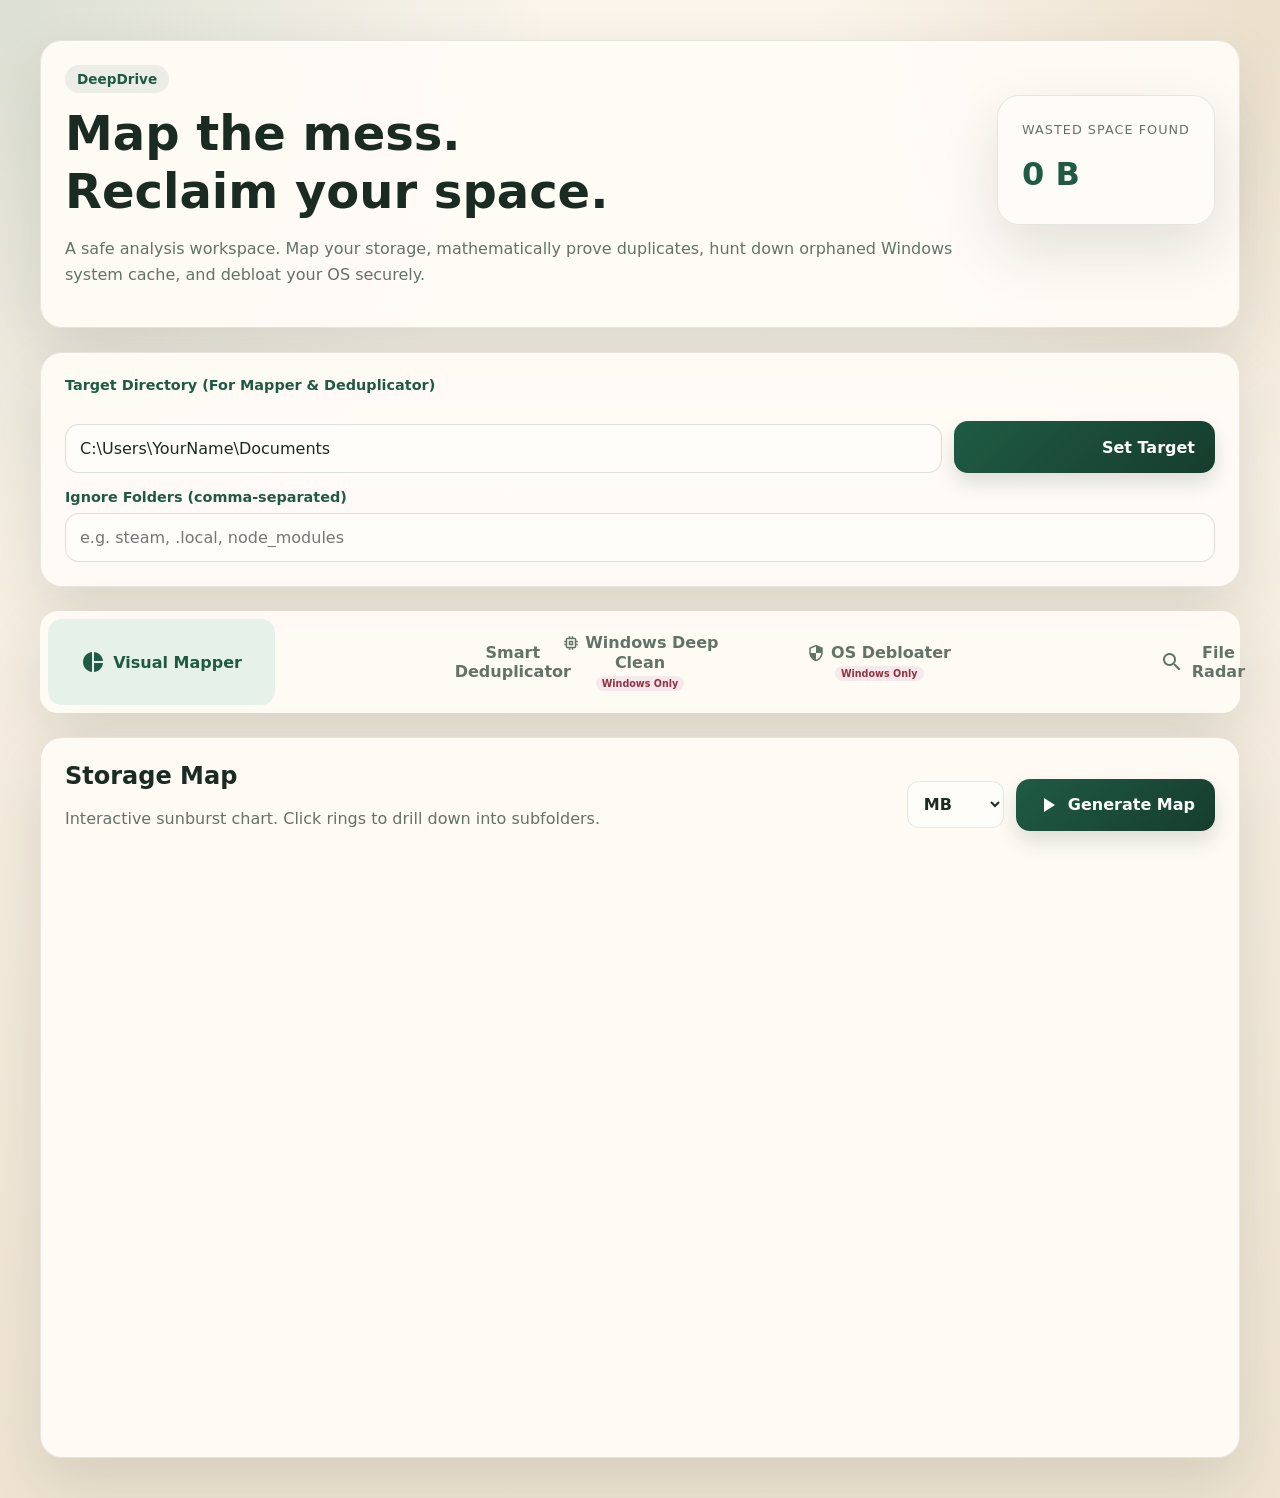
==== commit 5c2d661e: "Feature Added: Option to select units for the Visual Mapper" ====
--- a/index.html
+++ b/index.html
@@ -4,123 +4,9 @@
     <meta charset="UTF-8">
     <meta name="viewport" content="width=device-width, initial-scale=1.0">
     <title>DeepDrive</title>
-    
+    <link rel="stylesheet" href="/static/css/styles.css">
     <script src="https://cdn.plot.ly/plotly-2.27.0.min.js"></script>
     <link href="https://fonts.googleapis.com/icon?family=Material+Icons" rel="stylesheet">
-
-    <style>
-        /* --- PREMIUM CSS THEME --- */
-        :root {
-            --bg: #f6efe4;
-            --panel: rgba(255,251,246,0.94);
-            --border: rgba(24,40,32,0.1);
-            --ink: #1a2b22;
-            --muted: #627368;
-            --accent: #1f5b44;
-            --danger: #8f3443;
-            --warn: #9a6b1f;
-            --radius: 22px;
-            --shadow: 0 24px 60px rgba(24,40,32,0.12);
-        }
-        
-        * { box-sizing: border-box; }
-        
-        body {
-            margin: 0; font-family: "Segoe UI", system-ui, sans-serif;
-            color: var(--ink);
-            background: radial-gradient(circle at 0 0, rgba(31,91,68,.14), transparent 28%),
-                        radial-gradient(circle at 100% 0, rgba(154,107,31,.16), transparent 24%),
-                        linear-gradient(180deg, #fbf5ec 0, #efe4d2 100%);
-            min-height: 100vh;
-        }
-
-        /* --- ROOT WARNING BANNER --- */
-        #rootBanner {
-            display: none; /* Hidden by default */
-            background: linear-gradient(135deg, #b71c1c, #7f0000);
-            color: #fff;
-            padding: 16px 24px;
-            text-align: center;
-            box-shadow: 0 4px 12px rgba(183, 28, 28, 0.4);
-            position: sticky;
-            top: 0;
-            z-index: 9999;
-        }
-        #rootBanner h3 { margin: 0 0 8px 0; display: flex; align-items: center; justify-content: center; gap: 8px; font-size: 1.2em; }
-        #rootBanner ul { margin: 8px 0 0 0; padding: 0; list-style: none; font-size: 0.95em; opacity: 0.9; }
-        #rootBanner li { margin-bottom: 4px; }
-
-        main { width: min(1200px, calc(100% - 48px)); margin: 40px auto; }
-        
-        h1, h2, h3 { margin: 0; line-height: 1.2; }
-        h1 { font-size: clamp(2rem, 4vw, 3rem); margin: 12px 0; }
-        p { line-height: 1.6; }
-        .muted { color: var(--muted); }
-        .path-text { font-family: monospace; font-size: 0.9em; word-break: break-all; color: var(--muted); }
-
-        /* Panels & Cards */
-        .hero, .panel, .card, .metric {
-            background: var(--panel); border: 1px solid var(--border);
-            border-radius: var(--radius); box-shadow: var(--shadow);
-            padding: 24px; margin-bottom: 24px;
-        }
-
-        /* Layouts */
-        .hero { display: grid; grid-template-columns: 1fr auto; gap: 24px; align-items: center; }
-        .controls { display: grid; grid-template-columns: 1fr auto; gap: 12px; align-items: end; margin-top: 20px;}
-        .metrics { display: grid; grid-template-columns: repeat(auto-fit, minmax(200px, 1fr)); gap: 16px; margin-bottom: 24px; }
-        
-        .metric .k { font-size: 0.8rem; text-transform: uppercase; letter-spacing: 0.08em; color: var(--muted); margin: 0 0 8px; }
-        .metric .v { font-size: 2rem; font-weight: 700; margin: 0; color: var(--accent); }
-
-        /* Inputs & Buttons */
-        .field { display: flex; flex-direction: column; gap: 8px; }
-        .label { font-size: 0.9rem; font-weight: 700; color: var(--accent); }
-        input[type="text"] {
-            width: 100%; padding: 14px; border-radius: 14px; border: 1px solid rgba(24,40,32,.14);
-            background: #fffdfa; color: var(--ink); font: inherit;
-        }
-        
-        button {
-            appearance: none; border: 0; border-radius: 14px; padding: 14px 20px;
-            background: linear-gradient(135deg, var(--accent), #163d2d); color: #fff;
-            font: inherit; font-weight: 700; cursor: pointer; box-shadow: 0 10px 20px rgba(22,61,45,.15);
-            transition: transform 0.1s, opacity 0.2s;
-            display: inline-flex; align-items: center; gap: 8px;
-        }
-        button:active { transform: translateY(2px); }
-        button:disabled { opacity: 0.4; cursor: not-allowed; box-shadow: none; }
-        button.danger { background: linear-gradient(135deg, var(--danger), #631e2b); box-shadow: 0 10px 20px rgba(143,52,67,.2); }
-
-        /* Pills & Badges */
-        .pill {
-            display: inline-flex; align-items: center; gap: 6px; border-radius: 99px;
-            padding: 6px 12px; font-size: 0.85rem; font-weight: 700;
-            background: rgba(31,91,68,.08); color: var(--accent);
-        }
-        .pill.danger { background: #f7e8eb; color: var(--danger); }
-
-        /* Tab Navigation */
-        .tab-nav { display: flex; gap: 12px; margin-bottom: 24px; background: var(--panel); padding: 8px; border-radius: 18px; box-shadow: var(--shadow); flex-wrap: wrap; }
-        .tab-btn { flex: 1; background: transparent; color: var(--muted); box-shadow: none; justify-content: center; min-width: 150px; }
-        .tab-btn.active { background: #e6f1ea; color: var(--accent); }
-        .tab-content { display: none; }
-        .tab-content.active { display: block; animation: fadeIn 0.3s ease; }
-        @keyframes fadeIn { from { opacity: 0; transform: translateY(5px); } to { opacity: 1; transform: translateY(0); } }
-
-        /* Specific Modules */
-        #chart { width: 100%; height: 65vh; min-height: 500px; }
-        .duplicate-group { border-left: 4px solid var(--warn); }
-        .ghost-group { border-left: 4px solid #5e35b1; }
-        
-        .list-row { display: flex; align-items: center; gap: 12px; padding: 12px 0; border-bottom: 1px solid rgba(0,0,0,0.05); }
-        .list-row:last-child { border-bottom: none; }
-        
-        /* Checkboxes */
-        input[type="checkbox"] { width: 18px; height: 18px; accent-color: var(--danger); cursor: pointer; flex-shrink: 0; }
-
-        .loader { display: none; text-align: center; padding: 40px; color: var(--accent); font-weight: bold; }
-    </style>
 </head>
 <body>
 
@@ -180,10 +66,16 @@
                     <h2>Storage Map</h2>
                     <p class="muted">Interactive sunburst chart. Click rings to drill down into subfolders.</p>
                 </div>
-                <button id="runMapperBtn"><i class="material-icons">play_arrow</i> Generate Map</button>
-            </div>
-            
-            <div id="mapperLoader" class="loader"><i class="material-icons" style="animation: spin 1s linear infinite;">autorenew</i> Analyzing Directory Structure...</div>
+                <div style="display: flex; gap: 12px; align-items: center;">
+                    <select id="unitSelector" style="padding: 12px; border-radius: 12px; border: 1px solid var(--border); background: #fffdfa; color: var(--ink); font: inherit; font-weight: 600; cursor: pointer;">
+                        <option value="1">Bytes</option>
+                        <option value="1024">KB</option>
+                        <option value="1048576" selected>MB</option>
+                        <option value="1073741824">GB</option>
+                    </select>
+                    <button id="runMapperBtn"><i class="material-icons">play_arrow</i> Generate Map</button>
+                </div>
+            </div> <div id="mapperLoader" class="loader"><i class="material-icons" style="animation: spin 1s linear infinite;">autorenew</i> Analyzing Directory Structure...</div>
             <div id="chart"></div>
         </section>
     </div>
@@ -323,452 +215,7 @@
 
 <style>@keyframes spin { 100% { transform: rotate(360deg); } }</style>
 
-<script>
-    // --- FORMATTING UTILS ---
-    const fmtBytes = bytes => {
-        if (bytes === 0) return '0 B';
-        const k = 1024, sizes = ['B', 'KB', 'MB', 'GB', 'TB'];
-        const i = Math.floor(Math.log(bytes) / Math.log(k));
-        return parseFloat((bytes / Math.pow(k, i)).toFixed(2)) + ' ' + sizes[i];
-    };
-
-    let globalWastedBytes = 0;
-    const updateWastedStat = (addBytes) => {
-        globalWastedBytes += addBytes;
-        document.getElementById('stat-wasted').textContent = fmtBytes(globalWastedBytes);
-    };
-
-    // --- API CALLER ---
-    const fetchJson = async (url, options) => {
-        const r = await fetch(url, options);
-        if (!r.ok) {
-            const err = await r.json().catch(()=>({}));
-            throw new Error(err.detail || "Server error");
-        }
-        return await r.json();
-    };
-
-    // --- ⚡ ROOT MODE DETECTOR & UI LOCKDOWN ---
-    window.addEventListener('DOMContentLoaded', async () => {
-        try {
-            const status = await fetchJson('http://localhost:8000/api/system_status');
-            
-            // Linux visual updates & restrictions
-            if (status.os === 'Linux') {
-                document.getElementById('targetPath').value = '/home/';
-                
-                // Disable Windows-only features visually
-                const windowsWarningHtml = `
-                    <div style="background: #f7e8eb; color: var(--danger); padding: 16px; border-radius: 12px; margin-bottom: 20px; text-align: center; border: 1px solid rgba(143,52,67,0.2);">
-                        <strong><i class="material-icons" style="vertical-align: middle;">block</i> OS Compatibility Lock</strong><br>
-                        This feature relies on the Windows Registry and AppxPackages. It cannot be run on Linux.
-                    </div>`;
-
-                // Inject warnings into the Windows tabs
-                document.getElementById('tab-windows').insertAdjacentHTML('afterbegin', windowsWarningHtml);
-                document.getElementById('tab-debloat').insertAdjacentHTML('afterbegin', windowsWarningHtml);
-
-                // Physically disable the action buttons in those tabs
-                document.querySelectorAll('#tab-windows button, #tab-debloat button').forEach(btn => {
-                    btn.disabled = true;
-                    btn.style.opacity = '0.4';
-                    btn.style.cursor = 'not-allowed';
-                });
-            }
-
-            // Engage Lockdown Visuals for Root Mode
-            if (status.is_root) {
-                document.getElementById('rootBanner').style.display = 'block';
-                
-                // Find all deletion/mutating buttons and disable them
-                document.querySelectorAll('.danger, #telemetryBtn').forEach(btn => {
-                    btn.disabled = true;
-                    btn.title = "Action permanently disabled in Root View mode";
-                });
-            }
-        } catch (e) {
-            console.log("Could not fetch system status. Assuming normal mode.", e);
-        }
-    });
-
-    // --- TAB LOGIC ---
-    document.querySelectorAll('.tab-btn').forEach(btn => {
-        btn.addEventListener('click', () => {
-            document.querySelectorAll('.tab-btn').forEach(b => b.classList.remove('active'));
-            document.querySelectorAll('.tab-content').forEach(c => c.classList.remove('active'));
-            btn.classList.add('active');
-            document.getElementById(btn.dataset.target).classList.add('active');
-        });
-    });
-
-    // --- 1. VISUAL MAPPER ---
-    document.getElementById('runMapperBtn').addEventListener('click', async () => {
-        const path = document.getElementById('targetPath').value;
-        const ignore = document.getElementById('ignoreFolders').value;
-        const loader = document.getElementById('mapperLoader');
-        const chartDiv = document.getElementById('chart');
-
-        Plotly.purge(chartDiv);
-        loader.style.display = 'block';
-
-        try {
-            const url = `http://localhost:8000/api/scan?target_path=${encodeURIComponent(path)}&ignore_folders=${encodeURIComponent(ignore)}`;
-            const data = await fetchJson(url);
-            const trace = [{
-                type: "sunburst", ids: data.ids, labels: data.labels,
-                parents: data.parents, values: data.values,
-                branchvalues: 'total', maxdepth: 3,
-                textinfo: "label+value+percent parent",
-                hovertemplate: '<b>%{label}</b><br>Size: %{value} bytes<br><extra></extra>',
-                marker: { line: { width: 1, color: '#f6efe4' } }
-            }];
-            Plotly.newPlot(chartDiv, trace, { margin: { l: 0, r: 0, b: 0, t: 0 }, paper_bgcolor: 'transparent', sunburstcolorway: ["#24543f","#b17d3f","#3b6695","#8f4f3b","#607d5a"] });
-        } catch (error) { alert("Mapper Error: " + error.message); } 
-        finally { loader.style.display = 'none'; }
-    });
-
-    // --- 2. DEDUPLICATOR ---
-    document.getElementById('runDedupBtn').addEventListener('click', async () => {
-        const path = document.getElementById('targetPath').value;
-        const ignore = document.getElementById('ignoreFolders').value;
-        const loader = document.getElementById('dedupLoader');
-        const resultsDiv = document.getElementById('dedupResults');
-        const deleteRow = document.getElementById('deleteActionRow');
-
-        resultsDiv.innerHTML = '';
-        deleteRow.style.display = 'none';
-        loader.style.display = 'block';
-
-        try {
-            const url = `http://localhost:8000/api/duplicates?target_path=${encodeURIComponent(path)}&ignore_folders=${encodeURIComponent(ignore)}`;
-            const duplicates = await fetchJson(url);
-            
-            if (duplicates.length === 0) {
-                resultsDiv.innerHTML = '<p class="muted" style="text-align: center; padding: 40px;">Drive is clean! No duplicates found.</p>';
-                return;
-            }
-
-            let grandTotalWasted = 0;
-            let finalHtmlString = ""; 
-
-            duplicates.forEach(group => {
-                const groupWasted = group.size_bytes * (group.files.length - 1);
-                grandTotalWasted += groupWasted;
-                
-                let groupHtml = `
-                <div class="card duplicate-group" style="padding: 16px; margin-bottom: 16px;">
-                    <div style="display: flex; justify-content: space-between; margin-bottom: 12px;">
-                        <strong>Identical Files Found</strong>
-                        <span class="pill danger">Wasting ${fmtBytes(groupWasted)}</span>
-                    </div>
-                    <p class="muted" style="margin-top: 0; font-size: 0.85em;">File Size: ${fmtBytes(group.size_bytes)} | SHA-256: ${group.hash.substring(0, 16)}...</p>
-                    <div style="background: rgba(0,0,0,0.02); border-radius: 8px; padding: 0 12px;">`;
-                
-                group.files.forEach((filePath, idx) => {
-                    const isChecked = idx > 0 ? 'checked' : '';
-                    const tag = idx === 0 ? '<span class="pill" style="font-size: 0.7em; padding: 2px 8px;">Original</span>' : '';
-                    groupHtml += `
-                        <div class="list-row">
-                            <input type="checkbox" class="dup-cb" value="${filePath}" ${isChecked}>
-                            <span class="path-text">${filePath}</span> ${tag}
-                        </div>`;
-                });
-                groupHtml += `</div></div>`;
-                
-                finalHtmlString += groupHtml; 
-            });
-
-            resultsDiv.innerHTML = finalHtmlString;
-
-            if (grandTotalWasted > 0) {
-                updateWastedStat(grandTotalWasted);
-                deleteRow.style.display = 'block';
-            }
-        } catch (error) { alert("Deduplicator Error: " + error.message); } 
-        finally { loader.style.display = 'none'; }
-    });
-
-    document.getElementById('executeDeleteBtn').addEventListener('click', async () => {
-        const files = Array.from(document.querySelectorAll('.dup-cb:checked')).map(cb => cb.value);
-        if (files.length === 0) return;
-        if (!confirm(`Permanently delete ${files.length} files?`)) return;
-
-        try {
-            const res = await fetchJson('http://localhost:8000/api/delete', {
-                method: 'POST', headers: { 'Content-Type': 'application/json' },
-                body: JSON.stringify({ file_paths: files })
-            });
-            alert(`Success! Deleted ${res.deleted.length} files.`);
-            document.getElementById('runDedupBtn').click(); 
-        } catch (error) { alert("Deletion Error: " + error.message); }
-    });
-
-    // --- 3. WINDOWS DEEP CLEAN ---
-    document.getElementById('scanTempBtn').addEventListener('click', async () => {
-        document.getElementById('scanTempBtn').textContent = 'Scanning...';
-        try {
-            const data = await fetchJson('http://localhost:8000/api/temp/scan');
-            document.getElementById('tempSizeText').textContent = fmtBytes(data.total_bytes);
-            document.getElementById('tempCountText').textContent = data.total_files;
-            
-            // Only enable the flush button if we are NOT locked down in root mode
-            if (data.total_bytes > 0 && document.getElementById('rootBanner').style.display !== 'block') {
-                document.getElementById('flushTempBtn').disabled = false;
-            }
-        } catch (error) { alert("Temp Scan Error: " + error.message); }
-        finally { document.getElementById('scanTempBtn').textContent = 'Recalculate'; }
-    });
-
-    document.getElementById('flushTempBtn').addEventListener('click', async () => {
-        if (!confirm("Aggressively delete Temp cache?")) return;
-        try {
-            const data = await fetchJson('http://localhost:8000/api/temp/flush', { method: 'POST' });
-            alert(`Nuked ${data.deleted_count} items. Freed ${fmtBytes(data.freed_bytes)}. (Skipped ${data.locked_count} locked OS files).`);
-            updateWastedStat(data.freed_bytes);
-            document.getElementById('scanTempBtn').click(); 
-        } catch (error) { alert("Flush Error: " + error.message); }
-    });
-
-    const ghostResultsDiv = document.getElementById('ghostResults');
-    const deleteGhostsRow = document.getElementById('deleteGhostsRow');
-
-    document.getElementById('runGhostsBtn').addEventListener('click', async () => {
-        const loader = document.getElementById('ghostLoader');
-        
-        ghostResultsDiv.innerHTML = '';
-        deleteGhostsRow.style.display = 'none';
-        loader.style.display = 'block';
-
-        try {
-            const ghosts = await fetchJson('http://localhost:8000/api/ghosts');
-            if (ghosts.length === 0) {
-                ghostResultsDiv.innerHTML = '<p class="muted" style="text-align: center; padding: 20px;">No ghosts found. Registry matches AppData.</p>';
-                return;
-            }
-
-            let htmlString = "";
-            ghosts.forEach(ghost => {
-                htmlString += `
-                <div class="card ghost-group" style="padding: 16px; margin-bottom: 12px;">
-                    <div style="display: flex; justify-content: space-between; align-items: center; margin-bottom: 8px;">
-                        <label style="display: flex; align-items: center; gap: 10px; cursor: pointer;">
-                            <input type="checkbox" class="ghost-cb" value="${ghost.path}">
-                            <strong style="font-size: 1.1em; color: var(--ink);">${ghost.name}</strong>
-                        </label>
-                        <span class="pill danger">${fmtBytes(ghost.size_bytes)}</span>
-                    </div>
-                    <p class="path-text" style="margin: 0; padding-left: 28px;">${ghost.path}</p>
-                </div>`;
-            });
-            
-            ghostResultsDiv.innerHTML = htmlString;
-            deleteGhostsRow.style.display = 'block';
-
-        } catch (error) { alert("Ghost Hunter Error: " + error.message); } 
-        finally { loader.style.display = 'none'; }
-    });
-
-    document.getElementById('executeGhostDeleteBtn').addEventListener('click', async () => {
-        const folders = Array.from(document.querySelectorAll('.ghost-cb:checked')).map(cb => cb.value);
-        if (folders.length === 0) return;
-        
-        if (!confirm(`WARNING: You are about to permanently delete ${folders.length} AppData folder(s).\n\nAre you absolutely sure?`)) return;
-
-        try {
-            const res = await fetchJson('http://localhost:8000/api/ghosts/delete', {
-                method: 'POST', headers: { 'Content-Type': 'application/json' },
-                body: JSON.stringify({ folder_paths: folders })
-            });
-            
-            alert(`Success! Deleted ${res.deleted.length} orphaned folders.\nFreed ${fmtBytes(res.freed_bytes)} of space.`);
-            updateWastedStat(res.freed_bytes);
-            document.getElementById('runGhostsBtn').click(); 
-        } catch (error) { alert("Ghost Deletion Error: " + error.message); }
-    });
-
-    // --- 4. OS DEBLOATER & PRIVACY ---
-    document.getElementById('telemetryBtn').addEventListener('click', async () => {
-        try {
-            const res = await fetchJson('http://localhost:8000/api/debloat/telemetry', { method: 'POST' });
-            document.getElementById('telemetryStatus').innerHTML = `<span style="color: green;">✔ ${res.message}</span>`;
-            alert("Privacy Tweaks Applied Successfully!");
-        } catch (error) { 
-            document.getElementById('telemetryStatus').innerHTML = `<span style="color: red;">✖ ${error.message}</span>`;
-            alert("Failed: You must restart your terminal/IDE as Administrator to apply registry tweaks."); 
-        }
-    });
-
-    const bloatResultsDiv = document.getElementById('bloatResults');
-    const deleteBloatRow = document.getElementById('deleteBloatRow');
-
-    document.getElementById('scanBloatBtn').addEventListener('click', async () => {
-        const loader = document.getElementById('bloatLoader');
-        bloatResultsDiv.innerHTML = '';
-        deleteBloatRow.style.display = 'none';
-        loader.style.display = 'block';
-
-        try {
-            const apps = await fetchJson('http://localhost:8000/api/debloat/scan');
-            if (apps.length === 0) {
-                bloatResultsDiv.innerHTML = '<p class="muted" style="text-align: center;">No known bloatware found!</p>';
-                return;
-            }
-
-            let htmlString = "";
-            apps.forEach(app => {
-                htmlString += `
-                <div class="list-row" style="background: rgba(0,0,0,0.02); padding: 12px; border-radius: 8px; margin-bottom: 8px;">
-                    <label style="display: flex; align-items: center; gap: 10px; cursor: pointer; width: 100%;">
-                        <input type="checkbox" class="bloat-cb" value="${app.package_full_name}">
-                        <div style="display: flex; flex-direction: column;">
-                            <strong style="color: var(--ink);">${app.display_name}</strong>
-                            <span class="path-text" style="font-size: 0.75em;">${app.id}</span>
-                        </div>
-                    </label>
-                </div>`;
-            });
-            
-            bloatResultsDiv.innerHTML = htmlString;
-            deleteBloatRow.style.display = 'block';
-        } catch (error) { alert("Scanner Error: " + error.message); } 
-        finally { loader.style.display = 'none'; }
-    });
-
-    document.getElementById('executeBloatBtn').addEventListener('click', async () => {
-        const packages = Array.from(document.querySelectorAll('.bloat-cb:checked')).map(cb => cb.value);
-        if (packages.length === 0) return;
-        
-        if (!confirm(`Are you sure you want to run PowerShell to uninstall ${packages.length} system applications?`)) return;
-
-        document.getElementById('executeBloatBtn').textContent = "Purging...";
-        try {
-            const res = await fetchJson('http://localhost:8000/api/debloat/remove', {
-                method: 'POST', headers: { 'Content-Type': 'application/json' },
-                body: JSON.stringify({ packages: packages })
-            });
-            
-            alert(`Success! Uninstalled ${res.success.length} bloatware packages.`);
-            document.getElementById('scanBloatBtn').click(); 
-        } catch (error) { alert("Uninstall Error: " + error.message); }
-        finally { document.getElementById('executeBloatBtn').innerHTML = `<i class="material-icons">delete_sweep</i> Purge Selected Bloat`; }
-    });
-
-    // ---  5. FILE RADAR (Top 50 & Stale) ---
-    const hogsResultsDiv = document.getElementById('hogsResults');
-    const deleteHogsRow = document.getElementById('deleteHogsRow');
-
-    document.getElementById('scanHogsBtn').addEventListener('click', async () => {
-        const path = document.getElementById('targetPath').value;
-        const ignore = document.getElementById('ignoreFolders').value;
-        const loader = document.getElementById('hogsLoader');
-        hogsResultsDiv.innerHTML = '';
-        deleteHogsRow.style.display = 'none';
-        loader.style.display = 'block';
-
-        try {
-            const url = `http://localhost:8000/api/radar/top50?target_path=${encodeURIComponent(path)}&ignore_folders=${encodeURIComponent(ignore)}`;
-            const files = await fetchJson(url);
-            if (files.length === 0) {
-                hogsResultsDiv.innerHTML = '<p class="muted" style="text-align: center;">No large files found.</p>';
-                return;
-            }
-
-            let htmlString = "";
-            files.forEach(f => {
-                htmlString += `
-                <div class="list-row" style="background: rgba(0,0,0,0.02); padding: 12px; border-radius: 8px; margin-bottom: 8px;">
-                    <label style="display: flex; align-items: center; gap: 10px; cursor: pointer; width: 100%;">
-                        <input type="checkbox" class="radar-cb" value="${f.path}">
-                        <div style="display: flex; flex-direction: column; width: 100%;">
-                            <div style="display: flex; justify-content: space-between;">
-                                <strong style="color: var(--ink); word-break: break-all; padding-right: 10px;">${f.name}</strong>
-                                <span class="pill danger" style="padding: 2px 8px; white-space: nowrap; height: fit-content;">${fmtBytes(f.size_bytes)}</span>
-                            </div>
-                            <span class="path-text" style="font-size: 0.75em;">${f.path}</span>
-                        </div>
-                    </label>
-                </div>`;
-            });
-            hogsResultsDiv.innerHTML = htmlString;
-            deleteHogsRow.style.display = 'block';
-        } catch (error) { alert("Error: " + error.message); } 
-        finally { loader.style.display = 'none'; }
-    });
-
-    const staleResultsDiv = document.getElementById('staleResults');
-    const deleteStaleRow = document.getElementById('deleteStaleRow');
-
-    document.getElementById('scanStaleBtn').addEventListener('click', async () => {
-        const path = document.getElementById('targetPath').value;
-        const ignore = document.getElementById('ignoreFolders').value;
-        const loader = document.getElementById('staleLoader');
-        staleResultsDiv.innerHTML = '';
-        deleteStaleRow.style.display = 'none';
-        loader.style.display = 'block';
-
-        try {
-            const url = `http://localhost:8000/api/radar/stale?target_path=${encodeURIComponent(path)}&ignore_folders=${encodeURIComponent(ignore)}`;
-            const files = await fetchJson(url);
-            if (files.length === 0) {
-                staleResultsDiv.innerHTML = '<p class="muted" style="text-align: center;">No old stale files found!</p>';
-                return;
-            }
-
-            let htmlString = "";
-            files.forEach(f => {
-                const date = new Date(f.last_active_timestamp * 1000).toLocaleDateString();
-                htmlString += `
-                <div class="list-row" style="background: rgba(0,0,0,0.02); padding: 12px; border-radius: 8px; margin-bottom: 8px; border-left: 4px solid #1976d2;">
-                    <label style="display: flex; align-items: center; gap: 10px; cursor: pointer; width: 100%;">
-                        <input type="checkbox" class="radar-cb" value="${f.path}">
-                        <div style="display: flex; flex-direction: column; width: 100%;">
-                            <div style="display: flex; justify-content: space-between;">
-                                <strong style="color: var(--ink); word-break: break-all; padding-right: 10px;">${f.name}</strong>
-                                <span class="pill danger" style="padding: 2px 8px; white-space: nowrap; height: fit-content;">${fmtBytes(f.size_bytes)}</span>
-                            </div>
-                            <span class="path-text" style="font-size: 0.75em;">Last Modified: ${date}</span>
-                        </div>
-                    </label>
-                </div>`;
-            });
-            staleResultsDiv.innerHTML = htmlString;
-            deleteStaleRow.style.display = 'block';
-        } catch (error) { alert("Error: " + error.message); } 
-        finally { loader.style.display = 'none'; }
-    });
-
-    // Universal Radar File Deleter (Reuses Deduplicator Endpoint)
-    const handleRadarDelete = async (btnId, clickEventBtn) => {
-        const section = document.getElementById(btnId).closest('.panel');
-        const files = Array.from(section.querySelectorAll('.radar-cb:checked')).map(cb => cb.value);
-        
-        if (files.length === 0) return;
-        if (!confirm(`Permanently delete ${files.length} files?`)) return;
-
-        try {
-            const res = await fetchJson('http://localhost:8000/api/delete', {
-                method: 'POST', headers: { 'Content-Type': 'application/json' },
-                body: JSON.stringify({ file_paths: files })
-            });
-            alert(`Success! Deleted ${res.deleted.length} files.`);
-            document.getElementById(clickEventBtn).click(); // Auto-refresh the specific list
-        } catch (error) { alert("Deletion Error: " + error.message); }
-    };
-
-    document.getElementById('executeHogsBtn').addEventListener('click', () => handleRadarDelete('executeHogsBtn', 'scanHogsBtn'));
-    document.getElementById('executeStaleBtn').addEventListener('click', () => handleRadarDelete('executeStaleBtn', 'scanStaleBtn'));
-
-    //Make the global Set Target button refresh the current active tab
-    document.getElementById('globalScanBtn').addEventListener('click', () => {
-        const activeTabBtn = document.querySelector('.tab-btn.active');
-        if (activeTabBtn.dataset.target === 'tab-mapper') document.getElementById('runMapperBtn').click();
-        if (activeTabBtn.dataset.target === 'tab-dedup') document.getElementById('runDedupBtn').click();
-        if (activeTabBtn.dataset.target === 'tab-radar') {
-            document.getElementById('scanHogsBtn').click();
-            document.getElementById('scanStaleBtn').click();
-        }
-    });
-</script>
+<script src="/static/js/app.js"></script>
 
 </body>
 </html>
--- a/static/css/styles.css
+++ b/static/css/styles.css
@@ -0,0 +1,110 @@
+:root {
+            --bg: #f6efe4;
+            --panel: rgba(255,251,246,0.94);
+            --border: rgba(24,40,32,0.1);
+            --ink: #1a2b22;
+            --muted: #627368;
+            --accent: #1f5b44;
+            --danger: #8f3443;
+            --warn: #9a6b1f;
+            --radius: 22px;
+            --shadow: 0 24px 60px rgba(24,40,32,0.12);
+        }
+        
+        * { box-sizing: border-box; }
+        
+body {
+            margin: 0; font-family: "Segoe UI", system-ui, sans-serif;
+            color: var(--ink);
+            background: radial-gradient(circle at 0 0, rgba(31,91,68,.14), transparent 28%),
+                        radial-gradient(circle at 100% 0, rgba(154,107,31,.16), transparent 24%),
+                        linear-gradient(180deg, #fbf5ec 0, #efe4d2 100%);
+            min-height: 100vh;
+        }
+
+        /* --- ROOT WARNING BANNER --- */
+#rootBanner {
+            display: none; /* Hidden by default */
+            background: linear-gradient(135deg, #b71c1c, #7f0000);
+            color: #fff;
+            padding: 16px 24px;
+            text-align: center;
+            box-shadow: 0 4px 12px rgba(183, 28, 28, 0.4);
+            position: sticky;
+            top: 0;
+            z-index: 9999;
+        }
+#rootBanner h3 { margin: 0 0 8px 0; display: flex; align-items: center; justify-content: center; gap: 8px; font-size: 1.2em; }
+#rootBanner ul { margin: 8px 0 0 0; padding: 0; list-style: none; font-size: 0.95em; opacity: 0.9; }
+#rootBanner li { margin-bottom: 4px; }
+
+main { width: min(1200px, calc(100% - 48px)); margin: 40px auto; }
+        
+h1, h2, h3 { margin: 0; line-height: 1.2; }
+h1 { font-size: clamp(2rem, 4vw, 3rem); margin: 12px 0; }
+p { line-height: 1.6; }
+.muted { color: var(--muted); }
+.path-text { font-family: monospace; font-size: 0.9em; word-break: break-all; color: var(--muted); }
+
+        /* Panels & Cards */
+.hero, .panel, .card, .metric {
+            background: var(--panel); border: 1px solid var(--border);
+            border-radius: var(--radius); box-shadow: var(--shadow);
+            padding: 24px; margin-bottom: 24px;
+        }
+
+        /* Layouts */
+.hero { display: grid; grid-template-columns: 1fr auto; gap: 24px; align-items: center; }
+.controls { display: grid; grid-template-columns: 1fr auto; gap: 12px; align-items: end; margin-top: 20px;}
+.metrics { display: grid; grid-template-columns: repeat(auto-fit, minmax(200px, 1fr)); gap: 16px; margin-bottom: 24px; }
+        
+.metric .k { font-size: 0.8rem; text-transform: uppercase; letter-spacing: 0.08em; color: var(--muted); margin: 0 0 8px; }
+.metric .v { font-size: 2rem; font-weight: 700; margin: 0; color: var(--accent); }
+
+        /* Inputs & Buttons */
+.field { display: flex; flex-direction: column; gap: 8px; }
+.label { font-size: 0.9rem; font-weight: 700; color: var(--accent); }
+input[type="text"] {
+            width: 100%; padding: 14px; border-radius: 14px; border: 1px solid rgba(24,40,32,.14);
+            background: #fffdfa; color: var(--ink); font: inherit;
+        }
+        
+button {
+            appearance: none; border: 0; border-radius: 14px; padding: 14px 20px;
+            background: linear-gradient(135deg, var(--accent), #163d2d); color: #fff;
+            font: inherit; font-weight: 700; cursor: pointer; box-shadow: 0 10px 20px rgba(22,61,45,.15);
+            transition: transform 0.1s, opacity 0.2s;
+            display: inline-flex; align-items: center; gap: 8px;
+        }
+button:active { transform: translateY(2px); }
+button:disabled { opacity: 0.4; cursor: not-allowed; box-shadow: none; }
+button.danger { background: linear-gradient(135deg, var(--danger), #631e2b); box-shadow: 0 10px 20px rgba(143,52,67,.2); }
+
+        /* Pills & Badges */
+.pill {
+            display: inline-flex; align-items: center; gap: 6px; border-radius: 99px;
+            padding: 6px 12px; font-size: 0.85rem; font-weight: 700;
+            background: rgba(31,91,68,.08); color: var(--accent);
+        }
+.pill.danger { background: #f7e8eb; color: var(--danger); }
+
+        /* Tab Navigation */
+.tab-nav { display: flex; gap: 12px; margin-bottom: 24px; background: var(--panel); padding: 8px; border-radius: 18px; box-shadow: var(--shadow); flex-wrap: wrap; }
+.tab-btn { flex: 1; background: transparent; color: var(--muted); box-shadow: none; justify-content: center; min-width: 150px; }
+.tab-btn.active { background: #e6f1ea; color: var(--accent); }
+.tab-content { display: none; }
+.tab-content.active { display: block; animation: fadeIn 0.3s ease; }
+ @keyframes fadeIn { from { opacity: 0; transform: translateY(5px); } to { opacity: 1; transform: translateY(0); } }
+
+        /* Specific Modules */
+#chart { width: 100%; height: 65vh; min-height: 500px; }
+.duplicate-group { border-left: 4px solid var(--warn); }
+.ghost-group { border-left: 4px solid #5e35b1; }
+        
+.list-row { display: flex; align-items: center; gap: 12px; padding: 12px 0; border-bottom: 1px solid rgba(0,0,0,0.05); }
+.list-row:last-child { border-bottom: none; }
+        
+        /* Checkboxes */
+input[type="checkbox"] { width: 18px; height: 18px; accent-color: var(--danger); cursor: pointer; flex-shrink: 0; }
+
+.loader { display: none; text-align: center; padding: 40px; color: var(--accent); font-weight: bold; }
